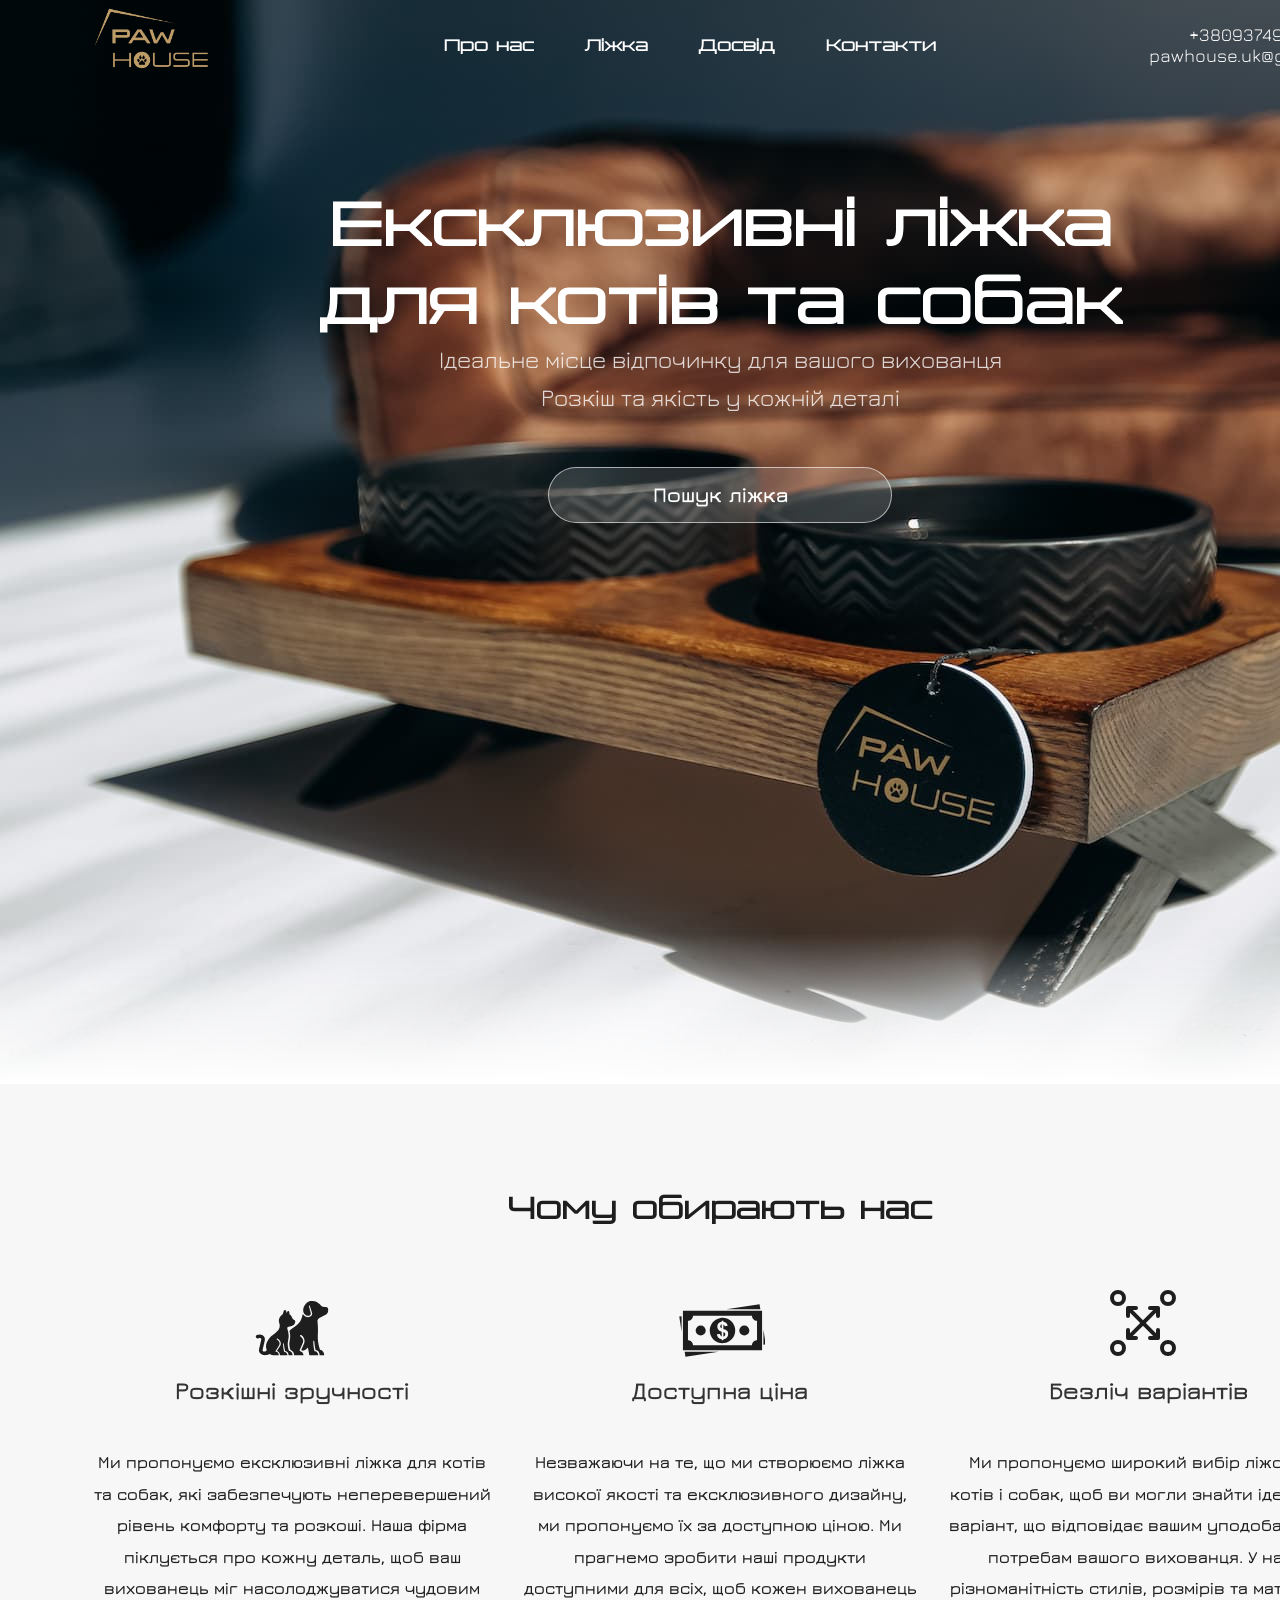
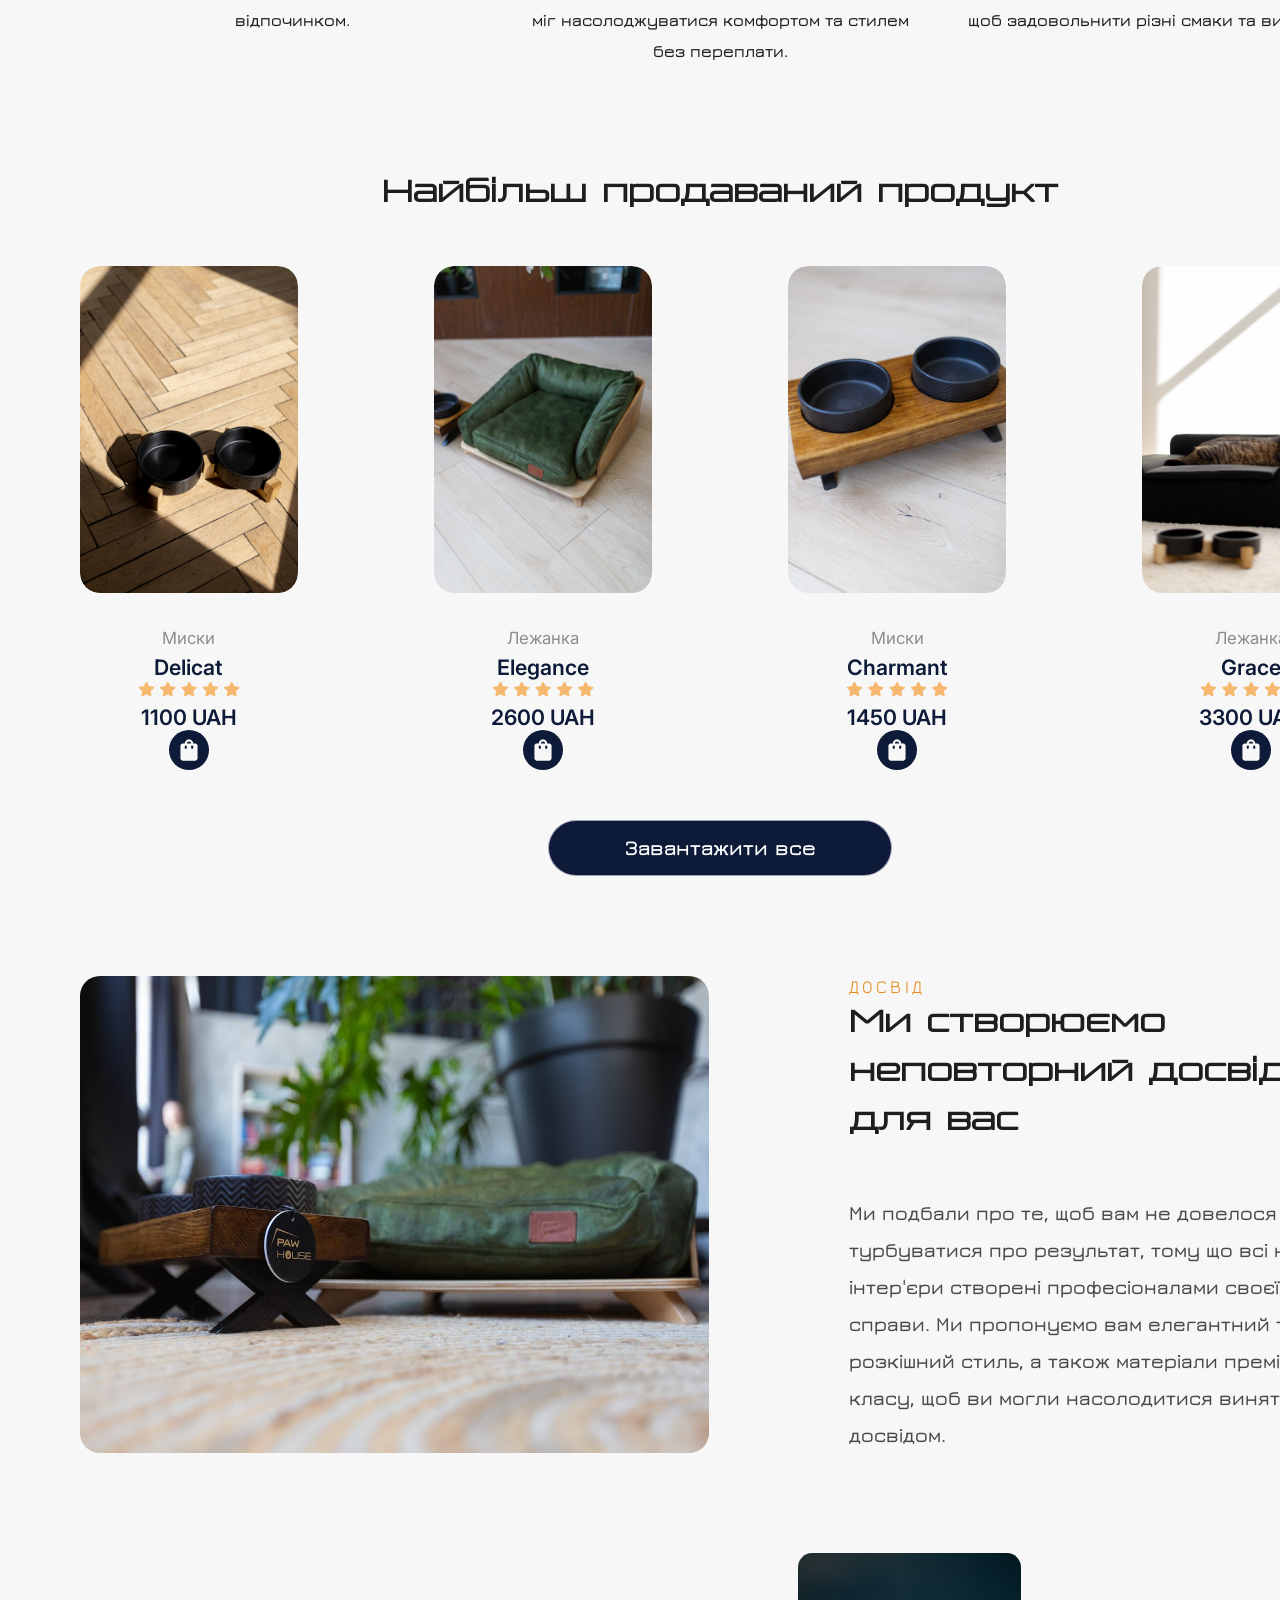
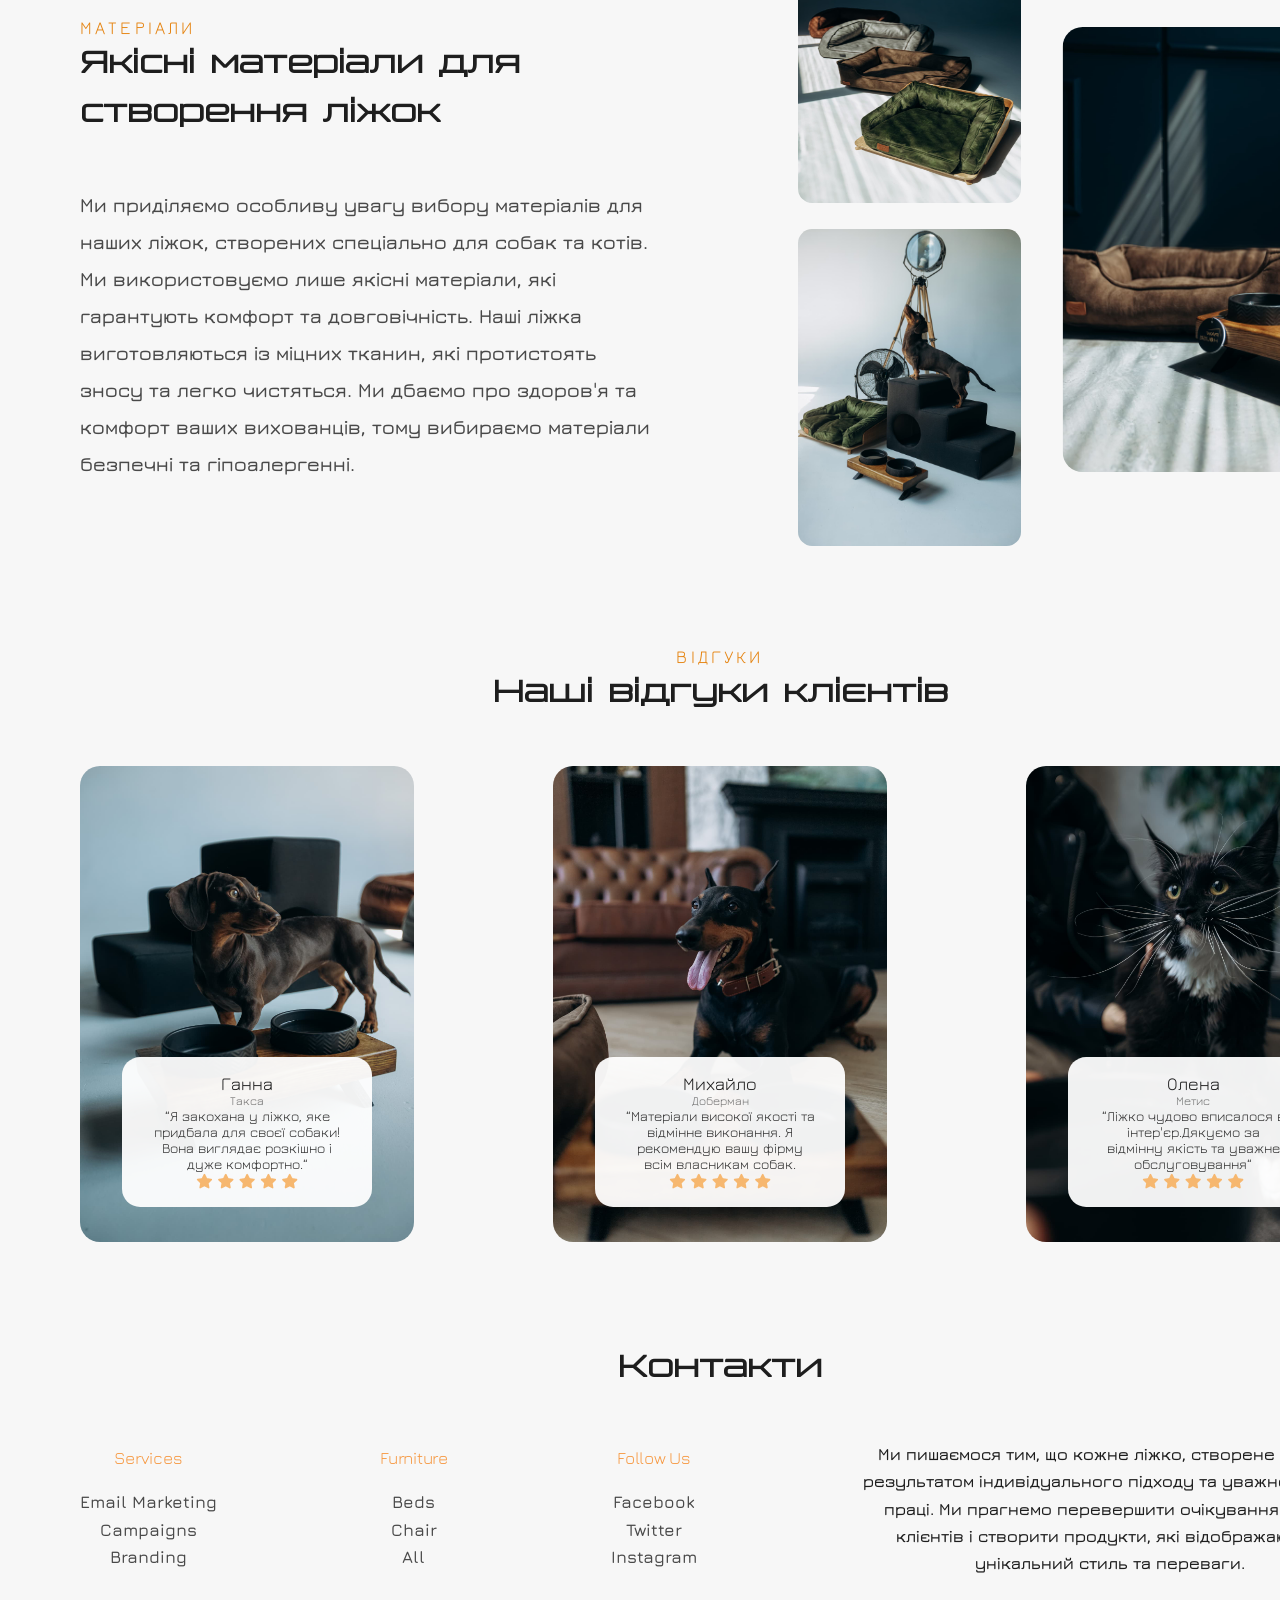
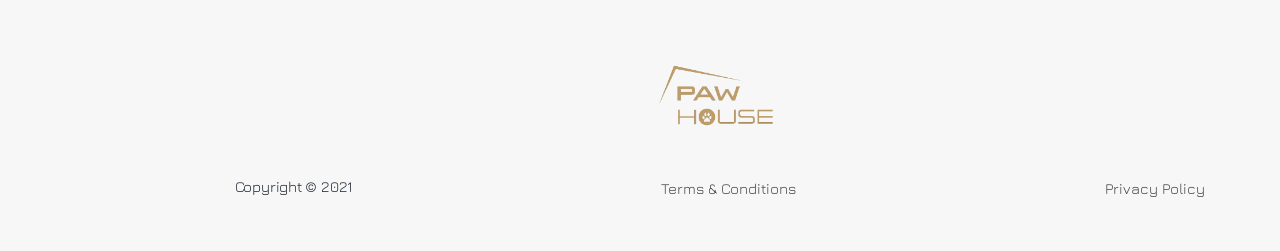
==== index.html @ 63bd2b29 "section margin fix" ====
<!DOCTYPE html>
<html lang="en">
  <head>
    <meta charset="UTF-8" />
    <meta http-equiv="X-UA-Compatible" content="IE=edge" />
    <meta name="viewport" content="width=device-width, initial-scale=1.0" />
    <title>Paw House</title>
    <link rel="stylesheet" href="https://cdnjs.cloudflare.com/ajax/libs/modern-normalize/2.0.0/modern-normalize.min.css" integrity="sha512-4xo8blKMVCiXpTaLzQSLSw3KFOVPWhm/TRtuPVc4WG6kUgjH6J03IBuG7JZPkcWMxJ5huwaBpOpnwYElP/m6wg==" crossorigin="anonymous" referrerpolicy="no-referrer" />
    
    
    <link rel="preconnect" href="https://fonts.googleapis.com">
<link rel="preconnect" href="https://fonts.gstatic.com" crossorigin>
<link rel="preconnect" href="https://fonts.googleapis.com">
<link rel="preconnect" href="https://fonts.gstatic.com" crossorigin>
<link href="https://fonts.googleapis.com/css2?family=Inter:wght@400;600&family=Jura:wght@300;400;500;600;700&display=swap" rel="stylesheet">

<script src="https://cdn.jsdelivr.net/npm/@fancyapps/ui@5.0/dist/fancybox/fancybox.umd.js"></script>
<link
  rel="stylesheet"
  href="https://cdn.jsdelivr.net/npm/@fancyapps/ui@5.0/dist/fancybox/fancybox.css"
/>

<link rel="icon" href="./img/favicon.png">
    <link rel="stylesheet" href="./style.css" />
  </head>
  <body>
    <header class="header-box">
      <div class="container main-nav">
        <img src="./img/logo.PNG" class="logo-img" alt="">
        <nav class="second-nav">
          
          <ul class="site-nav">
            <li class="item">
              <a href="#us" class="nav-list">Про нас</a>
            </li>
            <li class="item">
              <a href="#shop" class="nav-list">Ліжка</a>
            </li>
            <li class="item">
              <a href="#about" class="nav-list">Досвід</a>
            </li>
            <li class="item">
              <a href="#contacts" class="nav-list">Контакти</a>
            </li>
          </ul>
        </nav>
        <ul class="auth-nav">
          <li class="item column">
            <a href="tel:+380937493132" class="contact">
              +380937493132
            </a>
            <a href="mailto:pawhouse.uk@gmail.com " class="contact">
              pawhouse.uk@gmail.com
            </a>
          </li>
        </ul>
      </div>
    </header>
    <main>
      <section class="hero-bg">
        <div class="container">
          <h1 class="title-hero">Ексклюзивні ліжка </br>для котів та собак</h1>
          <p class="desc">Ідеальне місце відпочинку для вашого вихованця <br />Розкіш та якість у кожній деталі
            </p>
          <a class="button-hero"  name="Замовити послугу" href="#shop">
            Пошук ліжка
          </a>
        </div>
      </section>
      <section class="choosing container" id="us">
        <h2 class="title">Чому обирають нас
        </h2>
        <div class=" flex">
          
          <ul class="flex ">
            <li class="item-choosing ">
              
                <svg class="pets"><path
                  d="M65.728,17.882c-0.786-0.02-1.552,0.057-2.26,0.209c-1.698,0.369-3.198,1.228-4.319,2.348  c-2.369,2.371-2.926,4.371-2.984,7.172c-0.042,2.182,1.317,4.041,3.136,4.875c0.979,0.428,2.375,0.385,3.317-0.077  c0.474-0.235,0.828-0.557,1.025-0.938c0.204-0.385,0.277-0.854,0.101-1.5l-1.751-6.526c-0.271-1.025,0.636-1.167,0.854-0.505  l2.198,6.688c0.245,0.911,0.156,1.771-0.203,2.464c-0.355,0.687-0.948,1.187-1.625,1.52c-1.35,0.667-3.057,0.724-4.459,0.109  c-1.162-0.505-2.265-1.396-2.984-2.599c-2.104,10.875-6.744,11.136-13.301,16.667c1.135,4.574,0.733,7.312,0.317,9.579  c-0.448,2.463-0.797,4.52,0.525,9.394c2.167,0.943,3.833,2.86,3.833,5.396l9.385,0.006c-0.176-1.995-1.552-3.911-3.259-4  c-0.49-0.031-0.792-0.635-0.568-1.145l3.052-6.938c0.589-1.333,0.548-2.595,0.109-3.75c-0.438-1.156-1.333-2.126-2.342-2.823  c-1.032-0.719-0.402-2.025,0.635-1.407c1.302,0.782,2.37,2.057,2.953,3.59c0.579,1.536,0.625,3.375-0.146,5.115l-2.75,6.238  c0.505,0.152,0.98,0.412,1.417,0.751c2.557-0.775,4.167-1.891,5.244-3.36l1.469,7.73h8.948c-0.188-1.979-1.546-3.844-3.224-3.844  c-0.313,0-0.589-0.25-0.661-0.604c-0.656-3.109-1.121-5.823-1.121-9.449c0-0.738,0.823-0.812,0.902-0.197  c0.4,3.151,0.578,5.938,1.484,8.964c2.479,0.042,3.838,2.566,3.984,5.129h4.552c0-2.801-1.854-5.088-4.213-5.296  c-3.896-14.094-0.984-13.636-2.516-28.343c-0.167-1.604,0.548-3.016,2.324-3.875l4.828-2.338c3.171-1.376,3.411-3.365,3.562-5.131  c0.176-2.052-0.838-3.099-2.338-3.099c-4.125,0-4.267-0.718-6-2.713C70.706,18.898,68.092,17.945,65.728,17.882z" />
              <path
                  d="M38.004,26.95c-0.516-0.036-1.042,0.308-1.286,1.109l-0.968,3.183c-3.057,1.765-4.579,5.369-3.548,8.588  c2.934,9.125-6.995,10.349-11.369,17.688c-1.833,3.077-2.442,6.051-1.151,9.421c-0.494,1.448-1.604,1.761-2.635,1.599  c-0.547-0.083-0.979-0.343-1.208-0.646c-0.229-0.301-0.375-0.65-0.188-1.432l2.141-9.063c0.542-2.286-0.808-4.401-2.489-5.286  c-0.839-0.443-1.776-0.697-2.724-0.714c-0.948-0.016-1.907,0.214-2.792,0.724c-2.15,1.183-0.298,4.385,1.797,3.121  c0.452-0.261,1.426-0.266,2.046,0.057c0.62,0.328,0.833,0.51,0.656,1.27l-2.146,9.057c-0.391,1.662-0.043,3.302,0.837,4.454  c0.876,1.145,2.172,1.801,3.505,2.014c1.505,0.235,4.152-0.145,6.338-1.124c1.141,0.795,2.442,1.192,3.828,1.192h5.245  c-0.15-1.645-1.349-3.219-2.833-3.292c-0.427-0.025-0.688-0.525-0.495-0.946l3.609-5.715c0.646-1.025,0.474-2.14,0.094-3.088  c-0.38-0.953-1.129-1.803-2.036-2.328c-1.13-0.656-0.281-1.775,0.547-1.156c1.041,0.781,2.063,1.692,2.567,2.957  c0.506,1.262,0.74,2.882-0.125,4.21l-3.344,5.14c1.688,0.484,3.052,2.229,3.193,4.219h7.391c-0.161-1.629-1.344-3.167-2.808-3.167  c-0.27,0-0.51-0.203-0.571-0.5c-0.568-2.563-0.975-4.796-0.975-7.781c0-0.734,0.713-0.771,0.786-0.162  c0.312,2.599,0.5,4.891,1.292,7.385c2.155,0.032,3.333,2.115,3.462,4.224h3.964c0-2.307-1.62-4.192-3.667-4.364  c-3.254-11.256,1.979-10.318-1.479-21.428c-0.355-1.369-0.407-2.432,1.172-2.662c3.395-0.505,5.76-1.295,6.468-4.036  c0.417-1.677-0.052-2.24-1.167-2.817c-0.781-0.402-1.292-1.355-1.724-1.896c-0.104-0.208-0.208-0.427-0.301-0.672  c-0.6-1.541-1.308-2.281-2.365-2.677l-0.255-2.369c-0.155-1.484-1.641-1.656-2.224-0.156l-0.401,1.052l-0.479-1.986  C39.014,27.414,38.521,26.991,38.004,26.95z" /></svg>
              
              <!-- <img src="./img/pets.svg" class="icon-pet" alt=""> -->
              <h3 class="adds">Розкішні зручності</h3>
              <p class ="desc-choosing">
                Ми пропонуємо ексклюзивні ліжка для котів та собак, які забезпечують неперевершений рівень комфорту та розкоші. Наша фірма піклується про кожну деталь, щоб ваш вихованець міг насолоджуватися чудовим відпочинком.
              </p>
              <!-- <p class="info-choosing">More Info</p> -->
            </li>
            <li class="item-choosing">
              <svg class="pets">
                <path
            d="M7.938,67.281h79.125V27.719H7.938V67.281z M12.976,37.795c2.782,0,5.038-2.255,5.038-5.038h58.973   c0,2.783,2.256,5.038,5.038,5.038v19.41c-2.782,0-5.038,2.256-5.038,5.038H18.014c0-2.782-2.256-5.038-5.038-5.038V37.795z" />
        <polygon points="84.555,21.258 51.344,26.365 85.34,26.365  " />
        <polygon points="6.584,48.625 6.584,33.247 4.273,33.603  " />
        <polygon points="10.446,73.742 43.656,68.635 9.66,68.635  " />
        <polygon points="88.416,46.375 88.416,61.751 90.727,61.397  " />
        <circle cx="25.688" cy="47.501" r="5.038" />
        <circle cx="69.312" cy="47.501" r="5.038" />
        <path
            d="M46.69,41.357c-0.455,0.155-0.818,0.418-1.088,0.788c-0.271,0.368-0.405,0.777-0.405,1.225c0,0.409,0.123,0.79,0.371,1.139   c0.245,0.353,0.619,0.635,1.122,0.85V41.357z" />
        <path
            d="M50.321,51.353c0-0.517-0.152-0.962-0.456-1.336c-0.306-0.374-0.805-0.661-1.499-0.862v4.511   c0.58-0.108,1.05-0.375,1.411-0.804C50.142,52.433,50.321,51.931,50.321,51.353z" />
        <path
            d="M49.438,60.1c6.959-1.07,11.732-7.578,10.662-14.538c-1.07-6.96-7.578-11.731-14.537-10.662S33.83,42.477,34.9,49.437   S42.479,61.169,49.438,60.1z M43.363,46.697c-0.705-0.876-1.058-1.938-1.058-3.188c0-1.264,0.399-2.327,1.197-3.187   c0.799-0.86,1.86-1.355,3.188-1.486v-1.146h1.676v1.146c1.228,0.146,2.202,0.565,2.929,1.255c0.723,0.689,1.186,1.613,1.386,2.77   l-2.925,0.382c-0.179-0.91-0.641-1.526-1.39-1.851v4.523c1.852,0.501,3.111,1.151,3.783,1.948c0.672,0.798,1.007,1.822,1.007,3.07   c0,1.396-0.423,2.572-1.268,3.529c-0.845,0.956-2.019,1.542-3.522,1.758v1.085H46.69V56.28c-1.335-0.162-2.418-0.66-3.251-1.492   c-0.832-0.833-1.364-2.009-1.596-3.529l3.02-0.325c0.122,0.619,0.354,1.151,0.692,1.597c0.339,0.448,0.719,0.771,1.135,0.972   v-4.846C45.178,48.226,44.069,47.571,43.363,46.697z" />
              </svg>
              <!-- <img src="./img/money.svg" class="icon-pet" alt=""> -->
              <h3 class="adds">Доступна ціна</h3>
              <p class ="desc-choosing">
                Незважаючи на те, що ми створюємо ліжка високої якості та ексклюзивного дизайну, ми пропонуємо їх за доступною ціною. Ми прагнемо зробити наші продукти доступними для всіх, щоб кожен вихованець міг насолоджуватися комфортом та стилем без переплати.
              </p>
              <!-- <p class="info-choosing">More Info</p> -->
            </li>
            <li class="item-choosing">
              <svg class="pets">
                <path d="M15,7a8,8,0,1,0,8,8A8,8,0,0,0,15,7Zm0,12a4,4,0,1,1,4-4A4,4,0,0,1,15,19Z"/><path d="M23,65a8,8,0,1,0-8,8A8,8,0,0,0,23,65Zm-8,4a4,4,0,1,1,4-4A4,4,0,0,1,15,69Z"/><path d="M73,65a8,8,0,1,0-8,8A8,8,0,0,0,73,65ZM61,65a4,4,0,1,1,4,4A4,4,0,0,1,61,65Z"/><path d="M65,7a8,8,0,1,0,8,8A8,8,0,0,0,65,7Zm0,12a4,4,0,1,1,4-4A4,4,0,0,1,65,19Z"/><path d="M35,25a2,2,0,0,0-2-2H25a2,2,0,0,0-2,2v8a2,2,0,0,0,4,0V29.83L37.17,40,27,50.17V47a2,2,0,0,0-4,0v8a2,2,0,0,0,2,2h8a2,2,0,0,0,0-4H29.83L40,42.83,50.17,53H47a2,2,0,0,0,0,4h8a2,2,0,0,0,2-2V47a2,2,0,0,0-4,0v3.17L42.83,40,53,29.83V33a2,2,0,0,0,4,0V25a2,2,0,0,0-2-2H47a2,2,0,0,0,0,4h3.17L40,37.17,29.83,27H33A2,2,0,0,0,35,25Z"/>
              </svg>
              <!-- <img src="./img/variates.svg" class="icon-pet" alt=""> -->
              <h3 class="adds">Безліч варіантів</h3>
              <p class ="desc-choosing">
                Ми пропонуємо широкий вибір ліжок для котів і собак, щоб ви могли знайти ідеальний варіант, що відповідає вашим уподобанням та потребам вашого вихованця. У нас є різноманітність стилів, розмірів та матеріалів, щоб задовольнити різні смаки та вимоги.
              </p>
              <!-- <p class="info-choosing">More Info</p> -->
            </li>
          </ul>
        </div>
      </section>
      <section id="shop" class="choosing">
        <div class="container">
          <h2 class="title cntr">Найбільш продаваний продукт</h2>
          <ul class="product-container">
            <li class="item-product">
                <div class="image-container">
                  <a class="item-link" data-fancybox="gallery" href="./img/del1/del2.jpg">
                  <img src="./img/del1/del2.jpg" alt="" class="item-img" />
                  <div>
                    <ul class="item-description">
                      <li class="desc-container">
                        <p>Колір: <span class="desc-type">Чорний</span></p>
                      </li>
                      <li class="desc-container">
                        <p>Розмір: <span class="desc-type">150х240</span></p>
                      </li>
                      <li class="desc-container">
                        <p>Матеріал: <span class="desc-type">Кераміка</span></p>
                      </li>
                    </ul>
                  </div>
                </a>
                </div>
                <div style="display: none;">
                  <a href="./img/del1/del1.jpg" data-fancybox="gallery"></a>
                  <a href="./img/del1/del3.jpg" data-fancybox="gallery"></a>
                  <a href="./img/del1/del4.jpg" data-fancybox="gallery"></a>
                  <a href="./img/del1/del5.jpg" data-fancybox="gallery"></a>
                  
                </div>
                <p class="item-type">Миски</p>
                <p class="item-name">Dеlicat</p>
                <img src="./img/stars.png" alt=""  class="img-stars"/>
                <p class="price">1100 UAH</p>
                <button class="btn-order" > <!-- Добавляем id для кнопки -->
                  <svg class="icon-order">
                    <use xlink:href="./img/symbol-defs.svg#icon-shopping_bag"></use>
                  </svg>
                </button>
              </li>
            <li class="item-product">
              <div class="image-container">
              <a class="item-link" data-fancybox="gallery1" href="./img/ele1/ele4.jpg">
              <img src="./img/ele1/ele4.jpg" alt="" class="item-img"/>
              <div>
                <ul class="item-description">
                  <li class="desc-container">
                    <p>Колір: <span class="desc-type">Смарагдово-зелений</span></p>
                  </li>
                  <li class="desc-container">
                    <p>Розмір: <span class="desc-type">100х70</span></p>
                  </li>
                  <li class="desc-container">
                    <p>Матеріал: <span class="desc-type">Велюр</span></p>
                  </li>
                </ul>
              </div>
            </a>
          </div>
          <div style="display: none;">
            <a href="./img/ele1/ele2.jpg" data-fancybox="gallery1"></a>
            <a href="./img/ele1/ele3.jpg" data-fancybox="gallery1"></a>
            <a href="./img/ele1/ele1.jpg" data-fancybox="gallery1"></a>
            <a href="./img/ele1/ele5.jpg" data-fancybox="gallery1"></a>
            <a href="./img/ele1/ele6.jpg" data-fancybox="gallery1"></a>
            
            
          </div>
              <p class="item-type">Лежанка</p>
              <p class="item-name">Elegance</p>
              <img src="./img/stars.png" alt="" class="img-stars"/>
              <p class="price">2600 UAH</p>
              <button class="btn-order" > <!-- Добавляем id для кнопки -->
                <svg class="icon-order">
                  <use xlink:href="./img/symbol-defs.svg#icon-shopping_bag"></use>
                </svg>
              </button>
            </li>
            <li class="item-product">
              <div class="image-container">
              <a class="item-link" data-fancybox="gallery2" href="./img/char/cha5.jpg">
              <img src="./img/char/cha5.jpg" alt="" class="item-img"/>
              <div>
                <ul class="item-description">
                  <li class="desc-container">
                    <p>Колір: <span class="desc-type">Чорний</span></p>
                  </li>
                  <li class="desc-container">
                    <p>Розмір: <span class="desc-type">150х240</span></p>
                  </li>
                  <li class="desc-container">
                    <p>Матеріал: <span class="desc-type">Кераміка</span></p>
                  </li>
                </ul>
              </div>
            </a>
          </div>
          <div style="display: none;">
            <a href="./img/char/cha2.jpg" data-fancybox="gallery2"></a>
            <a href="./img/char/cha3.jpg" data-fancybox="gallery2"></a>
            <a href="./img/char/cha4.jpg" data-fancybox="gallery2"></a>
            <a href="./img/char/cha1.jpg" data-fancybox="gallery2"></a>
            <a href="./img/char/cha6.jpg" data-fancybox="gallery2"></a>
            
          </div>
              <p class="item-type">Миски</p>
              <p class="item-name">Charmant</p>
              <img src="./img/stars.png" alt="" class="img-stars"/>
              <p class="price">1450 UAH</p>
              
              <button class="btn-order" > <!-- Добавляем id для кнопки -->
                <svg class="icon-order">
                  <use xlink:href="./img/symbol-defs.svg#icon-shopping_bag"></use>
                </svg>
              </button>
            </li>
            <li class="item-product">
              <div class="image-container">
              <a class="item-link" data-fancybox="gallery3" href="./img/gra1/gra1.jpg">
              <img src="./img/gra1/gra1.jpg" alt="" class="item-img"/>
              <div>
                <ul class="item-description">
                  <li class="desc-container">
                    <p>Колір: <span class="desc-type">Чорний</span></p>
                  </li>
                  <li class="desc-container">
                    <p>Розмір: <span class="desc-type">190х60</span></p>
                  </li>
                  <li class="desc-container">
                    <p>Матеріал: <span class="desc-type">Велюр</span></p>
                  </li>
                </ul>
              </div>
            </a>
          </div>
          <div style="display: none;">
            <a href="./img/gra1/gra2.jpg" data-fancybox="gallery3"></a>
            <a href="./img/gra1/gra3.jpg" data-fancybox="gallery3"></a>
            <a href="./img/gra1/gra4.jpg" data-fancybox="gallery3"></a>
            
            
          </div>
              <p class="item-type">Лежанка</p>
              <p class="item-name">Grace</p>
              <img src="./img/stars.png" alt="" class="img-stars"/>
              
              <p class="price">3300 UAH</p>
              <button class="btn-order" > <!-- Добавляем id для кнопки -->
                <svg class="icon-order">
                  <use xlink:href="./img/symbol-defs.svg#icon-shopping_bag"></use>
                </svg>
              </button>
            
            </li>
          </ul>
          <button id="loadButton" class="button-hero clr">Завантажити все</button>
        </div>
      </section>
      <section class="exp-section" id="about">
        <div class="container">
        <div class="flex ">

          
          <img src="./img/RH184.jpg" alt="" class="exp-img"/>
          <div class="exp-box">
          <p class="experience-text">Досвід</p>
          <h2 class="title pos">Ми створюємо неповторний досвід для вас</h2>
          <p class="exp-text">
            Ми подбали про те, щоб вам не довелося турбуватися про результат, тому що всі наші інтер'єри створені професіоналами своєї справи. Ми пропонуємо вам елегантний та розкішний стиль, а також матеріали преміум-класу, щоб ви могли насолодитися винятковим досвідом.
          </p>
          <!-- <p class="info-choosing">More Info</p> -->
        </div>
        </div>
        </div>
      </section>
      <section class="exp-section">
        <div class="container flex">
            <div class="mat-text">
          <p class="mat-title">матеріали</p>
          <h2 class="title pos">Якісні матеріали для створення ліжок</h2>
          <p class="exp-text">
            Ми приділяємо особливу увагу вибору матеріалів для наших ліжок, створених спеціально для собак та котів. Ми використовуємо лише якісні матеріали, які гарантують комфорт та довговічність. Наші ліжка виготовляються із міцних тканин, які протистоять зносу та легко чистяться. Ми дбаємо про здоров'я та комфорт ваших вихованців, тому вибираємо матеріали безпечні та гіпоалергенні.
          </p>
          <!-- <p class="info-choosing">More Info</p> -->
        </div>
          <div class="photo-flex">
            <img src="./img/mat1.jpg" alt="" class="little-main"/>
            <img src="./img/mat2.jpg" alt="" class="small-main"/>
        </div>
            <img src="./img/mat3.jpg" alt="" class="main" />
        
        </div>
      </section>
      <section class="exp-section">
      <div class="container">
        
        <p class="mat-title center">відгуки</p>
        <h2 class="title center">Наші відгуки клієнтів</h2>
        
        <ul class="client-container">
          <li class="client-list ">
            <img src="./img/client1.jpg" class="client-img" alt="" />
            
            <div class="text-cont">
            <p class="client-name">Ганна</p>
            <p class="client-job">Такса</p>
            <p class="client-desc">“Я закохана у ліжко, яке придбала для своєї собаки! Вона виглядає розкішно і дуже комфортно.“</p>
            <img src="./img/stars.png" alt="" class="img-stars space"/>
            </div>
          </li>
          <li class="client-list">
            <img src="./img/client2.jpg"  class="client-img" alt="" />
            <div class="text-cont">
            <p class="client-name">Михайло</p>
            <p class="client-job">Доберман</p>
            <p class="client-desc">“Матеріали високої якості та відмінне виконання. Я рекомендую вашу фірму всім власникам собак.</p>
            <img src="./img/stars.png" alt="" class="img-stars space"/>
        </div>
          </li>
          <li class="client-list">
            <img src="./img/client3.jpg"  class="client-img" alt="" />
            <div class="text-cont">
            <p class="client-name">Олена</p>
            <p class="client-job">Метис</p>
            <p class="client-desc">“Ліжко чудово вписалося в інтер'єр.Дякуємо за відмінну якість та уважне обслуговування“</p>
            <img src="./img/stars.png" alt="" class="img-stars space"/>
        </div>
          </li>
        </ul>
      </div>
      </section>
      <footer id="contacts">
        
        <div class="container">
          <h2 class="title center">Контакти</h2>
            <div class="footer-box">
              
              
                
            
            <ul class="footer-list">
                <li> <p class="footer-title">Services</p>
                </li>
                <li><a href="" class="footer-link">Email Marketing</a></li>
                <li><a href="" class="footer-link">Campaigns</a></li>
                <li><a href="" class="footer-link">Branding</a></li>
            </ul>
            <ul class="footer-list">
                <li><p class="footer-title">Furniture</p></li>
                <li><a href="" class="footer-link">Beds</a></li>
                <li><a href="" class="footer-link">Chair</a></li>
                <li><a href="" class="footer-link">All</a></li>
            </ul>
            <ul class="footer-list">
                <li><p class="footer-title">Follow Us</p></li>
                <li><a href="" class="footer-link">Facebook</a></li>
                <li><a href="" class="footer-link">Twitter</a></li>
                <li><a href="" class="footer-link">Instagram</a></li>
            </ul>
            <p class="footer-desc">Ми пишаємося тим, що кожне ліжко, створене нами, є результатом індивідуального підходу та уважної ручної праці. Ми прагнемо перевершити очікування наших клієнтів і створити продукти, які відображають їх унікальний стиль та переваги.</p>
        </div>
        <div class="footer-logo">
          <img src="./img/logo.PNG" class="logo-img" alt="">
    
    </div>
        
        
        <div class="footer-space">
            <p class="copyright">Copyright © 2021</p>
            <p class="terms">Terms & Conditions</p>
            <p class="terms">Privacy Policy</p>
        </div>
        </div>
      </footer>
    </main>
    <!-- Модальное окно -->
    <div id="order-modal" class="modal">
      <div class="modal-content">
        
        <h2>Оформление заказа</h2>
        <form class="form"  id="myForm" action="https://docs.google.com/forms/d/e/1FAIpQLSeArDbTL-4ZY65duxPVvtHsEwGxhiEvah4Qpygy7HdHp9atzw/formResponse">
          
          <label>Name</label>
          <input name="entry.962224450" type="text" />

          <label>Email</label>
          <input name="entry.1832700997" type="email" required />
          <label>Comment</label>
          <input name="entry.1566023813" type="comment"/>

          <input type="submit" value="Відправити" />
          <span class="close">Закрити</span>

    </form>
      </div>
    </div>
    <div id="order-modal2" class="modal2">
      <div class="modal-content2">
        <h2>Дякуємо за замовлення</h2>
      </div>
    </div>
    
    <script src="script.js"></script>
    <script>Fancybox.bind("[data-fancybox]", {
      // Your custom options
    });</script>

  </body>
</html>
---- style.css ----
/* @font-face {
  font-family: 'Gilroy-Bold';
  font-style: normal;
  font-weight: normal;
  src: local('Gilroy-Bold'), url('Gilroy-Bold.woff') format('woff');
}

@font-face {
  font-family: 'Gilroy-Heavy';
  font-style: normal;
  font-weight: normal;
  src: local('Gilroy-Heavy'), url('Gilroy-Heavy.woff') format('woff');
}

@font-face {
  font-family: 'Gilroy-Light';
  font-style: normal;
  font-weight: normal;
  src: local('Gilroy-Light'), url('Gilroy-Light.woff') format('woff');
}

@font-face {
  font-family: 'Gilroy-Medium';
  font-style: normal;
  font-weight: normal;
  src: local('Gilroy-Medium'), url('Gilroy-Medium.woff') format('woff');
}

@font-face {
  font-family: 'Gilroy-Regular';
  font-style: normal;
  font-weight: normal;
  src: local('Gilroy-Regular'), url('Gilroy-Regular.woff') format('woff');
} */

@font-face {
  font-family: 'Bork';
  src: url('./bork.ttf') format('truetype');
}

html {
  scroll-behavior: smooth;
}
body {
    padding: 0;
    margin: 0;
  background-color: #F7F7F7;
  
  font-family: 'Jura', sans-serif;
  
}
ul {
  list-style: none;
  margin: 0;
  padding: 0;
}

a {
  text-decoration: none;
}

p {
  padding: 0;
  margin: 0;
}

h1,
h2,
h3,
h4,
h5 {
  padding: 0;
  margin: 0;
}

img {
  display: block;
  width: 100%;
  height: auto;
}

.container {
  width: 1280px;
  padding: 0 80px;
  margin: 0 auto;
  box-sizing:content-box;
  
}
.header-box{
    position: absolute;
    z-index: 1;
    /* Добавьте это свойство */
  width: 100%;
  
    
}
/* .logo {
  font-family: 'Gilroy-Bold';
  font-size: 28px;
  line-height: 33px;
  letter-spacing: 0.01em;
  text-transform: capitalize;

  color: #ffffff;
} */
.logo-img{
  width: 150px;
  
}
.main-nav {
    display: -webkit-box;
    display: -ms-flexbox;
    display: flex;
    -webkit-box-align: center;
        -ms-flex-align: center;
            align-items: center;
    -webkit-box-pack: justify;
        -ms-flex-pack: justify;
            justify-content: space-between;
            margin-top: -30px;
            
            
            
  }
  .second-nav {
    display: -webkit-box;
    display: -ms-flexbox;
    display: flex;
    -webkit-box-align: center;
        -ms-flex-align: center;
            align-items: center;
    text-align: center;
            
  }
  .nav-list {
    display: -webkit-box;
    display: -ms-flexbox;
    font-family: "Bork";
    font-weight: 800;
    
    
    
    background-image: linear-gradient(
      to right,
      #E58411,
      #54b3d6 50%,
      #fff 50%
    );
    background-size: 200% 100%;
    background-position: -100%;
    display: inline-block;
    padding: 5px 0;
    position: relative;
    -webkit-background-clip: text;
    -webkit-text-fill-color: transparent;
    transition: all 0.3s ease-in-out;
  
  }

  
  
  
  
  .nav-list::before{
    content: '';
    
  background: #E58411;
  display: block;
  position: absolute;
  bottom: -3px;
  left: 0;
  width: 0;
  height: 3px;
  transition: all 0.3s ease-in-out;
  }
  .nav-list:hover {
    background-position: 0;
   }
   .nav-list:hover::before{
    width: 100%;
  }
  



.site-nav{
display:flex;
}


  .site-nav .item {
    margin-right: 50px;
  }
  
  .site-nav .item:last-child {
    margin-right: 0;
  }
  .nav-list {
    
font-size: 16px;
line-height: 21px;

color:#ffffff;
  }
  .item {
    position: relative;
  }
  
  .auth-nav {
    display: -webkit-box;
    display: -ms-flexbox;
    display: flex;
    
  }
  
  .auth-nav .item {
    margin-right: 50px;
  }
  
  .auth-nav .item:last-child {
    margin-right: 0;
  }
  
  
  .contact {
    
font-size: 18px;
line-height: 21px;



color:#ffffff;
  }
  
  .contact:hover,
  .contact:focus {
    color: #E58411;
  }
.title-hero{
font-family: 'Bork', sans-serif;
font-size: 60px;
line-height: 130%;
margin-top: 92px;

/* or 104px */

text-align: center;
letter-spacing: -0.01em;


color: #ffffff;


}

.hero-bg {
  
  width: 1440px;
  height: 1084px;
  
  margin: auto;
  background-position: center;
  text-align: center;
  padding-top: 92px;
  position: relative;
  z-index: 0;
  
  background-size: cover;
  

  background: linear-gradient(180deg, rgba(255, 255, 255, 0) 86.13%, #ffffff 100%),
    url(./img/hr1.jpg);
    background-repeat: no-repeat;
}
.desc{
    margin-bottom: 50px;
font-size: 24px;
line-height: 160%;
/* or 38px */

text-align: center;

color: #FFFFFF;

opacity: 0.8;
}
.button-hero {
  box-sizing: border-box;
  align-items: center;
  display: flex;
  justify-content: center;
  width: 344px;
  height: 56px;
  margin: 0 auto;
  
  font-weight: 800;
  background: rgba(255, 255, 255, 0.15);
  border: 0.861538px solid rgba(255, 255, 255, 0.6);
  border-radius: 42px;
  font-size: 21px;
  line-height: 150%;
  color: #FFFFFF;
  opacity: 1;
  box-shadow: inset 0 0 0 0 #E58411;
  
  transition: color .3s ease-in-out, box-shadow .3s ease-in-out;
  
}


  .button-hero:hover,.button-hero:focus{
    
  box-shadow: inset 344px 0 0 0 #E58411;
  }
  
  .clr{
    background:#0D1B39;
    
    color:#FFFFFF;
  }
  .clr:hover{
    color:#FFFFFF;
    box-shadow: inset 344px 0 0 0 #E58411;
    
  }
  .flex{
    display: flex;
    box-sizing:content-box;
    justify-content: center;
    
  }
.title{
  font-family: 'Bork', sans-serif;
 
font-size: 30px;
line-height: 49px;
margin-bottom: 50px;
text-align: center;

color: #1E1E1E;
}
.pos{
  text-align: start;
}
.adds{
 
height: 30px;
left: 764px;
top: 1204px;


font-size: 24px;
line-height: 28px;

color: #1E1E1E;

opacity: 0.9;
}
.choosing{
  margin-top: 100px;
  
}
.desc-choosing{



/* width: 284px; */

left: 372px;
top: 41px;

font-weight: 600;
font-size: 17px;
line-height: 185%;
/* or 30px */


color: #1E1E1E;

opacity: 1;
margin-top: 41px;
}
.item-choosing{
    margin-right: 28px;
    flex-direction: column;
    text-align: center;
    width: 400px;
}
.item-choosing:last-child{
  margin-right: 0;
}


.info-choosing{
 
width: 60px;
height: 26px;
left: 372px;
top: 145px;


font-size: 14px;
line-height: 185%;
/* identical to box height, or 26px */
margin-top: 14px;

color: #E58411;
-webkit-transition: color 250ms cubic-bezier(0.4, 0, 0.2, 1);
    transition: color 250ms cubic-bezier(0.4, 0, 0.2, 1);
}

.info-choosing:hover,.info-choosing:focus{
  color:#1E1E1E;
}
.center{
    text-align: center;
    
    margin-right: 0px;
}
.cntr{
  text-align: center;
   
    margin-right: 0px;
    
    
}
.item-product{
  
  




margin-right: 42px;

display: flex;
flex-direction: column;
align-items: center;
text-align: center;


}
.item-product:last-child{
    margin-right: 0;
}
.product-container{
    display: flex;
    justify-content:space-between;
    margin-bottom: 50px;
    
}
.item-img{
    width: 217.9px;
    border-radius:20px;
  
    
}
.item-link{
  -webkit-transition: all 0.5s ease;
  -webkit-transition: all 0.35s ease;
  transition: all 0.35s ease;
border-radius:20px;
overflow: hidden;
position: relative;
}
.item-link:hover{
  -webkit-transform: scale(1.05);
  -moz-transform: scale(1.05);
  -o-transform: scale(1.05);
  transform: scale(1.05);
  -webkit-transition: all 0.5s ease;
  -moz-transition: all 0.5s ease;
  transition: all 0.5s ease;
 
}
 
.image-container {
    display: flex;
    justify-content: center;
  }
  .item-type{
    font-family: 'Inter';
font-style: normal;
font-weight: 400;
font-size: 16.7554px;
line-height: 20px;
margin-top: 35px;

color: #8D8D8D;
  }
  .item-name{
    font-family: 'Inter';
font-style: normal;
font-weight: 600;
font-size: 21.3251px;
line-height: 26px;
/* identical to box height */

text-transform: capitalize;
margin-top: 6px;

color: #0D1B39;
  }
  .img-stars{
    width: 103.58px;


  }
  .price{
    font-family: 'Inter';
font-style: normal;
font-weight: 600;
font-size: 21.3251px;
line-height: 26px;
/* identical to box height */
margin-top: 5px;

color: #0D1B39;

}

  .icon-order{
    background: #0D1B39;
border-radius: 25px;
display: flex;
flex-direction: row;
align-items: flex-start;
padding: 7.1858px;
gap: 15.23px;
width: 40px;
height:40px;
fill: #F7F7F7;


transition: background .3s ease-in-out, fill .3s ease-in-out;
  }

  .icon-order:hover,.icon-order:focus{
    
    background:#F6973F;
    fill:#1E1E1E;
  }
.icon-pet{
  width: 60px;
  margin: 0 auto;
  
}
  .prod-btn {
    box-sizing: border-box;
    display: flex;
    align-items: center;
    justify-content: center;
    padding: 12px 8px;
    gap: 10px;
    width: 250px;
    height: 56px;
    text-align: center;
    margin: 0 auto;

    background:#0D1B39;
    
    border: 0.1px solid #F6973F;
    
    /* Note: backdrop-filter has minimal browser support */
    
    border-radius: 42px;
    
    
    
    font-size: 18px;
    line-height: 150%;
    /* or 27px */
    
    
    
    color: #FFFFFF;
    
    opacity: 0.9;
    -webkit-transition: color 250ms cubic-bezier(0.4, 0, 0.2, 1);
        transition: color 250ms cubic-bezier(0.4, 0, 0.2, 1);
        transition: background 250ms cubic-bezier(0.4, 0, 0.2, 1);

  }
  .prod-btn:hover{
    background-color:#F6973F;
    color:#1E1E1E;
  }




  .exp-section{
    margin-top: 100px;
  }
  .exp-shadow{
    


margin-left: 30px;
margin-top: 30px;
z-index: 0;


background: url(interior-light-room-with-sofa-empty-dark-blue-wall-3d-rendering.jpg);
border-radius: 20px;

filter:blur(25px);
border-radius: 49px;
width: 555px;
height: 423px;
  }
  .exp-img{
    width: 629px;
    
border-radius: 20px ;


  }
.exp-box{
    
        margin-left: 140px;
        
      
}
.experience-text{

font-size: 18px;
line-height: 21px;
letter-spacing: 0.175em;
text-transform: uppercase;

color: #E58411;
}
.exp-text{
    
font-size: 20px;
line-height: 185%;
font-weight: 600;
/* or 33px */


color: #1E1E1E;

opacity: 0.8;
margin-top: 20px;
}

.mat-title{
    
font-size: 18px;
line-height: 21px;
letter-spacing: 0.175em;
text-transform: uppercase;

color: #E58411;
}
.exp-section .container.flex {
  display: flex;
  align-items: center;
}
.main{
    
    width: 629px;
    height: 445px;
    margin-left: 42px;
   
    transform: scaleX(-1);



border-radius: 20px;
transform: matrix(-1, 0, 0, 1, 0, 0);
}
.little-main{
    width: 223px;
height: 250px;
background: url(.jpg);
border-radius: 14.25px;
transform: matrix(-1, 0, 0, 1, 0, 0);
transform: scaleX(-1);
}
.small-main{
    
width: 223px;
height: 317.04px;
margin-top: 26px;


background: url(.jpg);
border-radius: 14.25px;
transform: matrix(-1, 0, 0, 1, 0, 0);
}
.photo-flex{
    margin-left: 140px;
}
.center{
    text-align: center;
    
}
.client-img{
    width: 334px;
height: 476px;
position: relative;
border-radius:20px;

    
}
.client-img2{
    width: 333px;
height: 476px;
}
.client-img3{
    width: 333px;
height: 476px;
}
.flexing {
    display: flex;
    
  }

.client-name{
    
font-size: 18px;
line-height: 21px;
text-align: center;
text-transform: capitalize;

color: #1E1E1E;

}
.client-job{
    
font-size: 12px;
line-height: 14px;
/* identical to box height */

text-align: center;

color: #1E1E1E;

opacity: 0.6;
}
.client-desc{
    
font-size: 14px;
line-height: 16px;
text-align: center;
margin:0 30px;

color: #1E1E1E;

opacity: 0.9;



}

.text-cont{
    position: absolute;
    display: flex;
    flex-direction: column;
    justify-content: center;
    margin-bottom: 35px;
    
    background: rgba(255, 255, 255, 0.94);
   
    
width: 250px;
height: 150px;
/* Note: backdrop-filter has minimal browser support */

border-radius: 18.1182px;




    
}
.client-list{
    display: flex;
    flex-direction: column;
    align-items: center;
    justify-content: flex-end;
    
    
    
}

.client-container{
    display: flex;
    justify-content:space-between;
    
}
.space{
  
  margin:0 auto;

 
}

.logo-black{
    
    font-size: 28px;
    line-height: 33px;
    letter-spacing: 0.01em;
    text-transform: capitalize;
    
    color: #1E1E1E;
    
    

}
footer{
    margin-top: 100px;
}
.footer-desc{
    
font-size: 17px;
line-height: 160%;
width: 500px;
text-align: center;
font-weight: 600;


/* or 24px */


color: #1E1E1E;

opacity: 1;
}
.footer-title{
    
font-style: normal;
font-weight: 400;
font-size: 17px;
line-height: 22px;
letter-spacing: -0.231818px;
margin-bottom: 20px;

color: #F6973F;
}
.footer-link{
   
font-size: 17px;
line-height: 160%;
font-weight: 600;
/* identical to box height, or 24px */


color: #1E1E1E;

opacity: 0.8;
}
.copyright{
    
    font-style: normal;
    font-weight: 400;
    font-size: 15px;
    line-height: 20px;
    /* identical to box height */
    
    letter-spacing: -0.204545px;
    
    color: #1E2833;
}
.terms{
    
font-size: 15px;
line-height: 160%;
/* identical to box height, or 24px */


color: #1E1E1E;

opacity: 0.8;
}
.footer-box{


text-align: center;
display: flex;
justify-content:space-between;
align-items:center;
}
.footer-logo{
    width: 293px;
    text-align: left;
    
    display: flex;
    flex-direction: column;
    align-items:center;
    margin: 0 auto;
    margin-top: 50px;
    
   
}
.footer-list{
    display: flex;
    flex-direction: column;
    align-items: left;
    justify-content: space-between;
}
.footer-link{
    flex-grow: 1;
    margin: 10px 0;
    -webkit-transition: color 250ms cubic-bezier(0.4, 0, 0.2, 1);
    transition: color 250ms cubic-bezier(0.4, 0, 0.2, 1);
}
.footer-link:hover,.footer-link:focus{
  color: #E58411;
}


.footer-space{
    margin-bottom: 50px;

    text-align: center;
display: flex;
justify-content: space-around;
}
.modal {
  display: none;
  position: fixed;
  z-index: 1;
  left: 0;
  top: 0;
  width: 100%;
  height: 100%;
  overflow: auto;
  background-color: rgba(0, 0, 0, 0.4);
}

.modal-content {
  background-color: #fefefe;
  margin: 15% auto;
  padding: 20px;
  border: 1px solid #888;
  width: 80%;
}
.btn-order {
  border: none; /* Убираем рамку */
  background: none; /* Убираем фон */
  padding: 0; 
  border-radius:25px;
  width: 40px;
  height: 40px;
  
}


.modal {
  display: none;
  position: fixed;
  top: 0;
  left: 0;
  width: 100%;
  height: 100%;
  background-color: rgba(0, 0, 0, 0.5);
  justify-content: center;
  align-items: center;
}

.modal-content {
  background-color: #fff;
  padding: 20px;
  border-radius: 5px;
  max-width: 400px;
  text-align: center;
}

.modal form {
  margin-top: 20px;
}

.modal label {
  display: block;
  margin-bottom: 10px;
  font-weight: bold;
}

.modal input[type="text"],
.modal input[type="email"],
.modal input[type="comment"] {
  width: 100%;
  padding: 15px;
  margin-bottom: 20px;
  border-radius: 5px;
  border: 1px solid #ccc;
}

.modal input[type="submit"] {
  background-color: #4caf50;
  color: #fff;
  padding: 10px 20px;
  border: none;
  border-radius: 5px;
  cursor: pointer;
}

/* Стили для открытия и закрытия модального окна */
.btn-order {
  cursor: pointer;
}

.close{
  margin-left: 50px;
  border-radius:2px;
  border:1px solid black;
  padding:8px 20px;
  cursor: pointer;
}
#order-modal2 {
  display: none; /* Скрываем модальное окно по умолчанию */
  position: fixed;
  z-index: 9999;
  top: 0;
  left: 0;
  width: 100%;
  height: 100%;
  background-color: rgba(0, 0, 0, 0.5); /* Полупрозрачный фон */
}

.modal-content2 {
  position: absolute;
  top: 50%;
  left: 50%;
  transform: translate(-50%, -50%);
  background-color: #fff;
  padding: 20px;
  border-radius: 5px;
  text-align: center;
}

.modal-content2 h2 {
  font-size: 24px;
  margin-bottom: 10px;
}


/*  */

/* .item-product {
  position: relative;
  overflow: hidden;
} */

.item-product:hover .item-description {
  transform: translateY(-100%);
  opacity: 0.9;
}

.item-description {
  position: absolute;
  top: 100%;
  left: 0;
  width: 100%;
  
  background-color: #1E1E1E;
  color: #fff;
  opacity: 1;
  transform: translateY(0);
  transition: transform 0.3s ease;
  border-radius: 20px;
  display: flex;
  flex-direction: column;
  align-items: center;
  justify-content: center;
  text-align: center;
  
  top: calc(100%);
}
.item-description::before{
  position: absolute;
  content: '';
  z-index: 2;
  bottom: 0%;
  left: 0;
  width: 100%;
  height: 80px;
  background-image: -webkit-linear-gradient(top, transparent 0%, #F6973F 200%);
  background-image: linear-gradient(to bottom, transparent 0%, #F6973F 200%);
  
}

.desc-container {
  margin-bottom: 10px;
}

.desc-type {
  color: white;
  font-weight: 800;
  font-size: 20px;
  opacity: 1; /* Измените значение opacity на 1 */
}
.pets{
  fill:#1E1E1E;
  width: 90px;
  height: 90px;
  transition: fill 250ms cubic-bezier(0.4, 0, 0.2, 1);
}
.pets:hover{
  fill:#F6973F;
}
.column{
  display: flex;
  flex-direction: column;
  text-align: center;
}
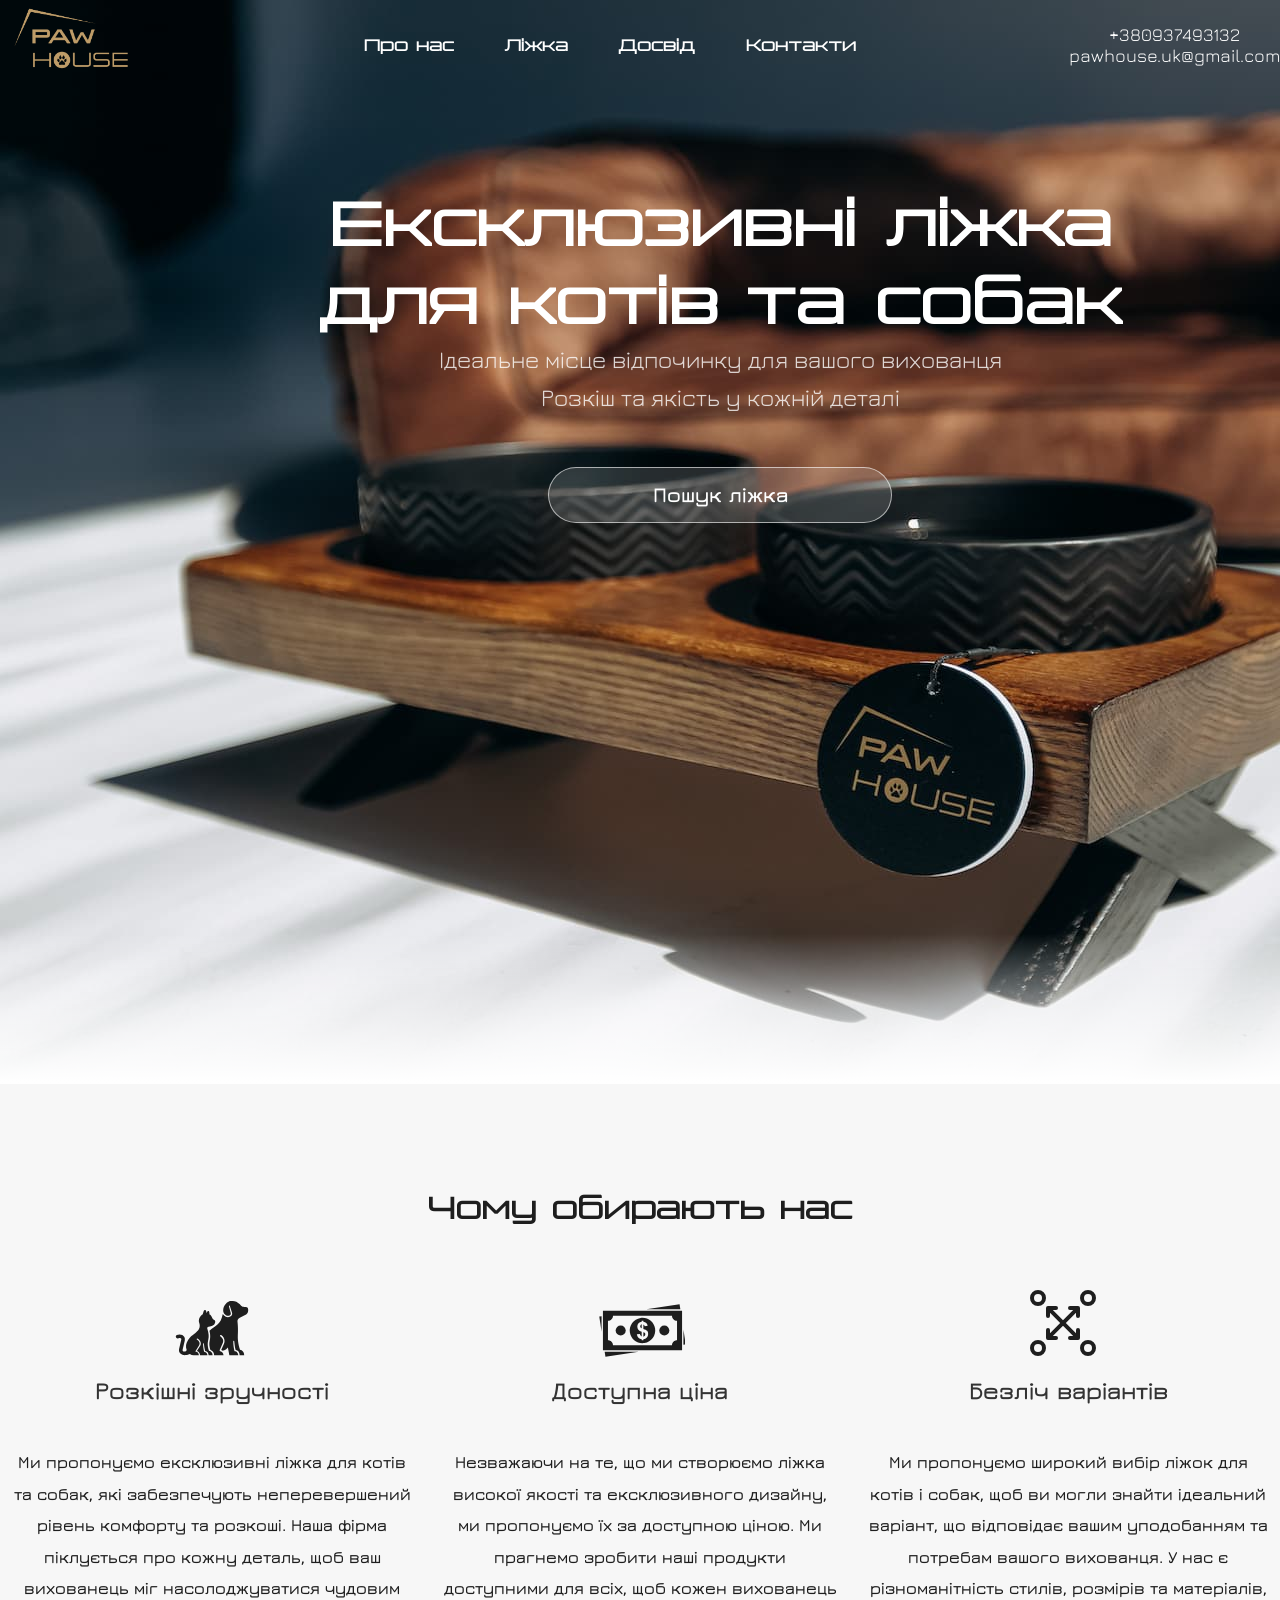
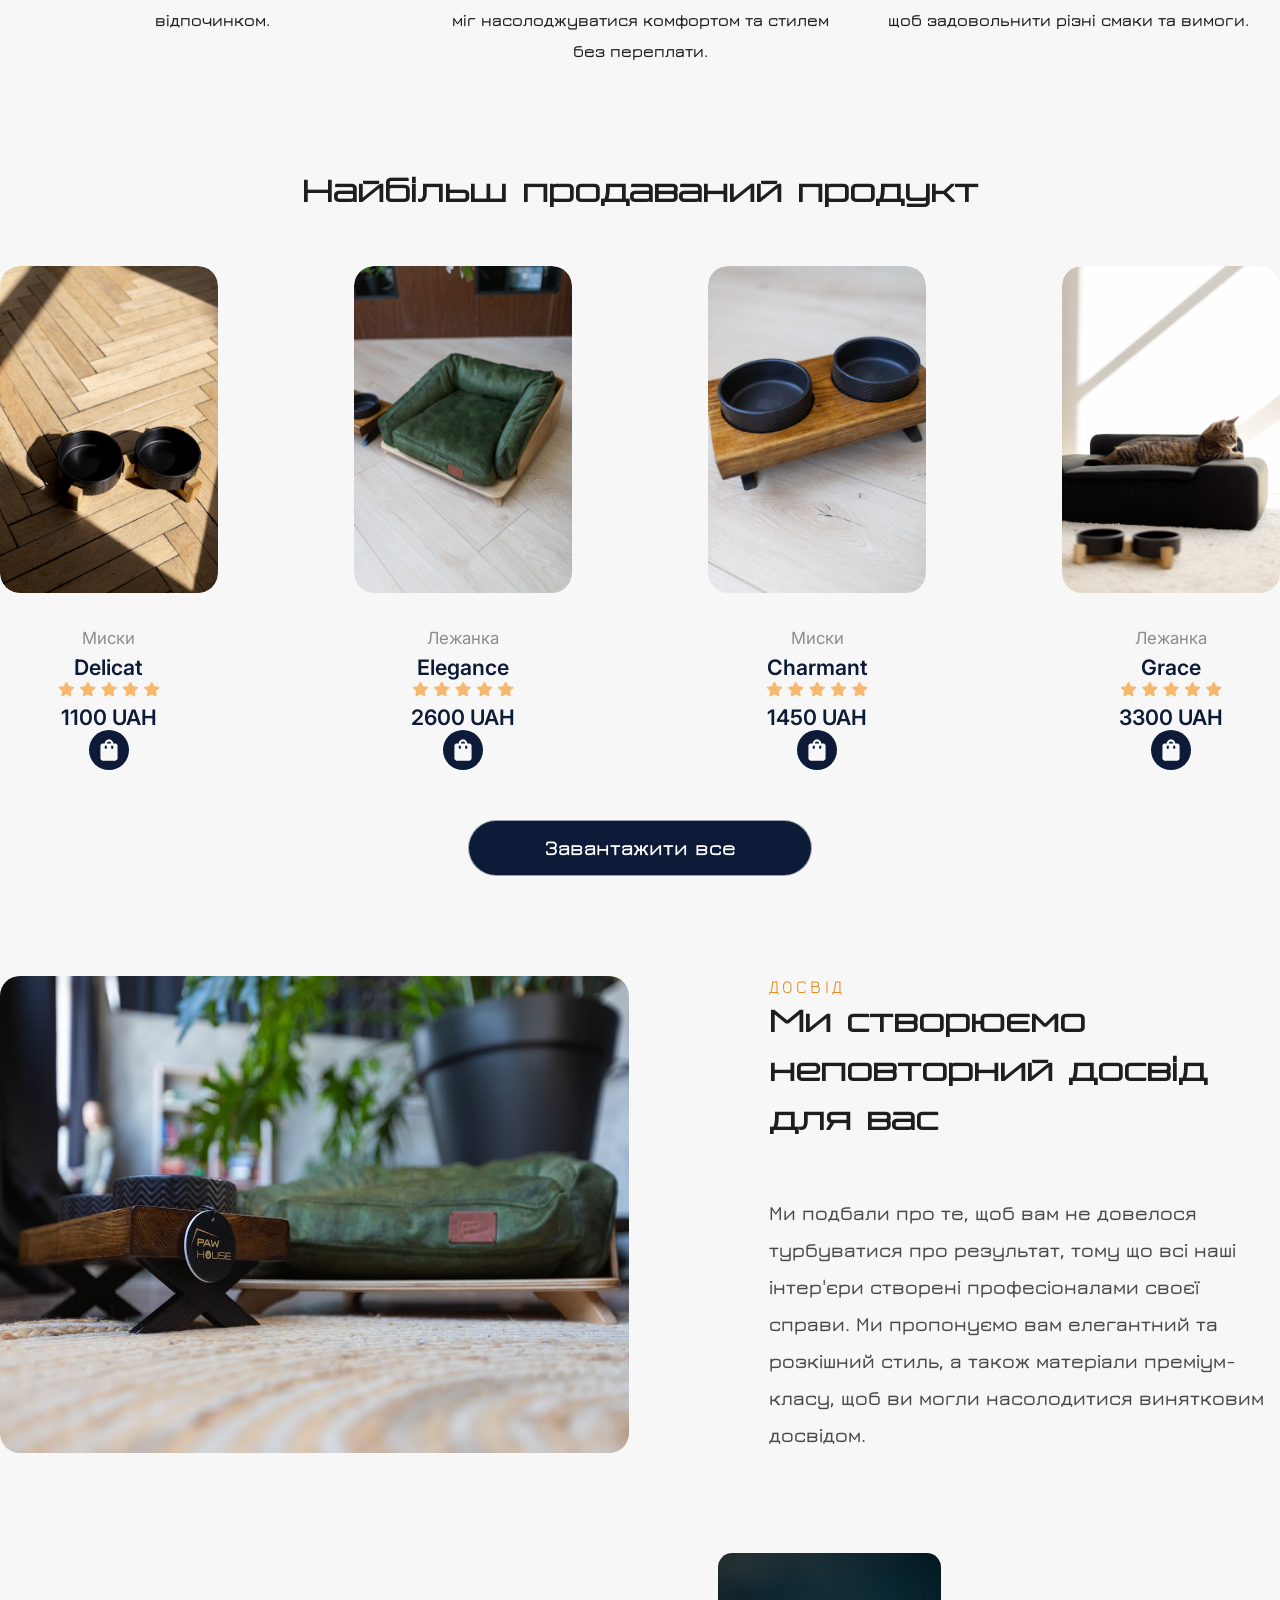
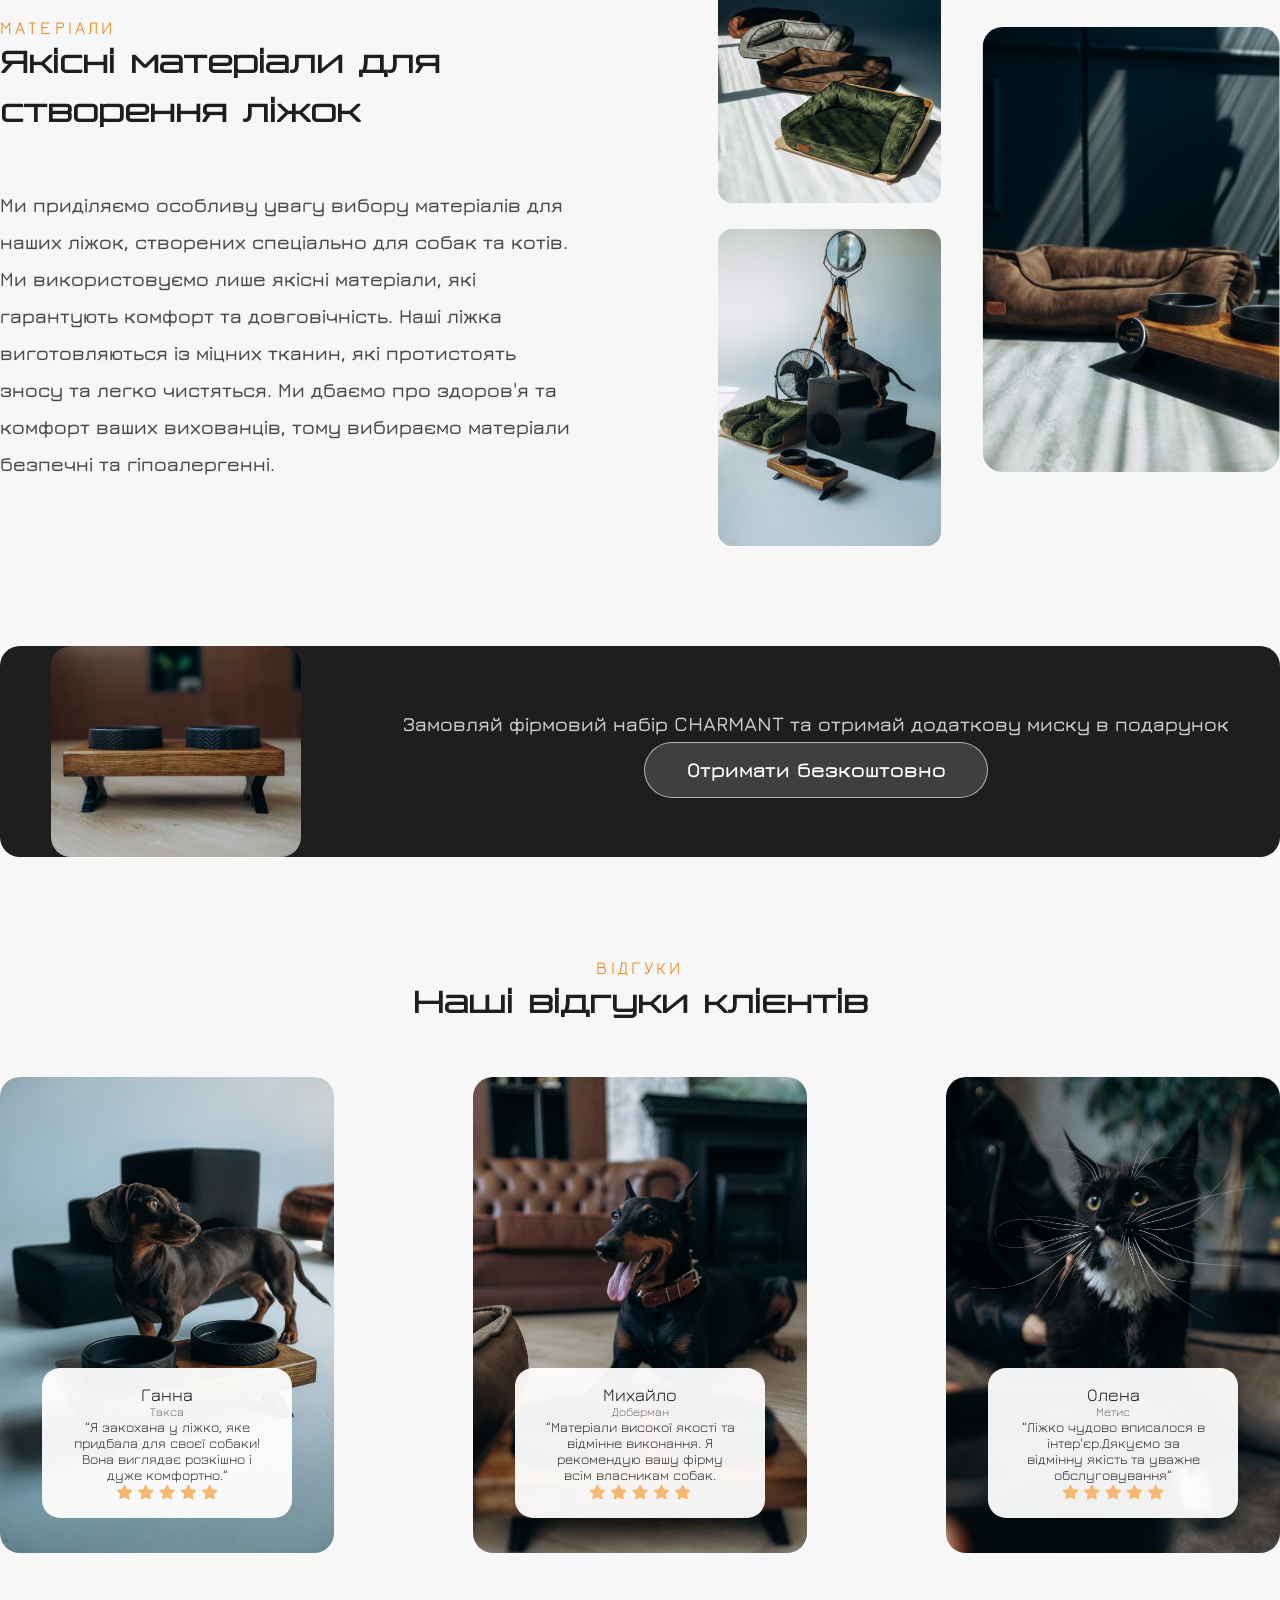
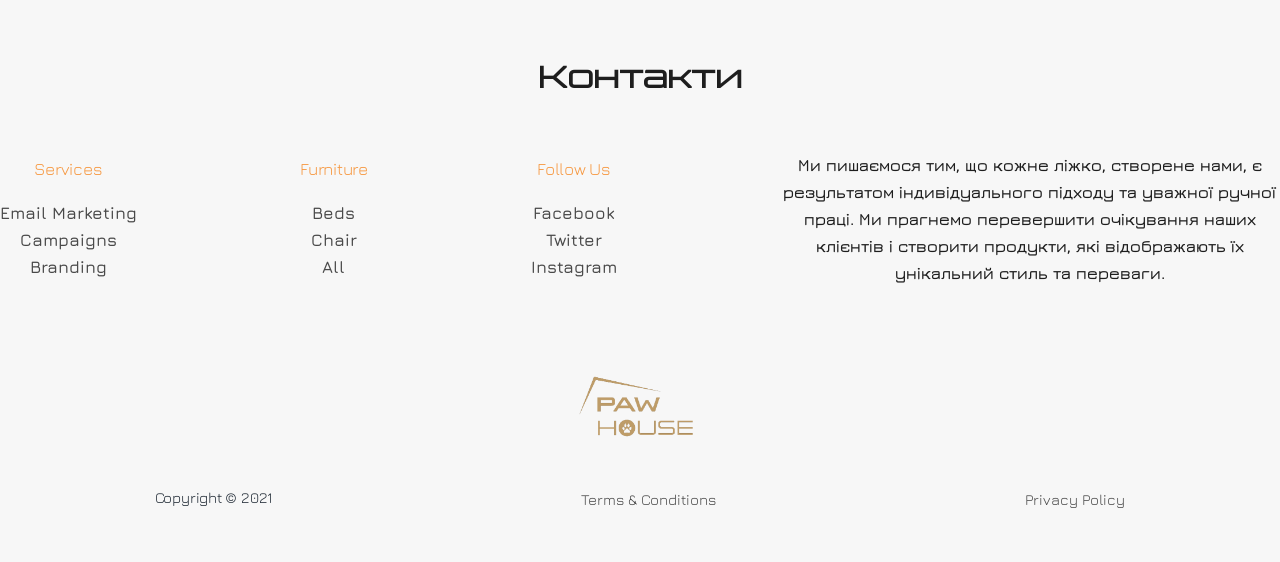
==== commit 7d3e6cee: "add catch block" ====
--- a/index.html
+++ b/index.html
@@ -318,6 +318,18 @@
         
         </div>
       </section>
+      <section class="exp-section ">
+        <div class="container catch">
+        <div >
+          <img src="./img/char/cha2.jpg" class="img-box">
+        </div>
+        <div class="free-text">
+        <p class="exp-text firm">Замовляй фірмовий набір CHARMANT та отримай додаткову миску в подарунок</p>
+        <a href="#" class="button-hero clr btn-order"> Отримати безкоштовно</a>
+        <p></p>
+      </div>
+      </div>
+      </section>
       <section class="exp-section">
       <div class="container">
         
@@ -404,16 +416,18 @@
     <div id="order-modal" class="modal">
       <div class="modal-content">
         
-        <h2>Оформление заказа</h2>
-        <form class="form"  id="myForm" action="https://docs.google.com/forms/d/e/1FAIpQLSeArDbTL-4ZY65duxPVvtHsEwGxhiEvah4Qpygy7HdHp9atzw/formResponse">
+        <h2>Оформлення замовлення
+        </h2>
+        <!-- https://docs.google.com/forms/d/e/1FAIpQLSf5AAN5xFUeDHo34ZTaTdv9uxSt9FzSkOXWFtoDHo_gtTJyfw/viewform?usp=pp_url&entry.2005620554=%D0%B2%D0%BB%D0%B0%D0%B4&entry.1166974658=380632511526&entry.839337160=%D1%87%D0%B5%D0%BA -->
+        <form class="form"  id="myForm" action="https://docs.google.com/forms/d/e/1FAIpQLSf5AAN5xFUeDHo34ZTaTdv9uxSt9FzSkOXWFtoDHo_gtTJyfw/formResponse">
           
-          <label>Name</label>
-          <input name="entry.962224450" type="text" />
-
-          <label>Email</label>
-          <input name="entry.1832700997" type="email" required />
-          <label>Comment</label>
-          <input name="entry.1566023813" type="comment"/>
+          <label>Ім'я</label>
+          <input name="entry.2005620554" type="text" />
+
+          <label>Телефон</label>
+          <input name="entry.1166974658" type="tel" required placeholder="+380XX XXX-XX-XX"/>
+          <label>Коментар</label>
+          <input name="entry.839337160" type="comment"/>
 
           <input type="submit" value="Відправити" />
           <span class="close">Закрити</span>
@@ -426,6 +440,8 @@
         <h2>Дякуємо за замовлення</h2>
       </div>
     </div>
+    
+
     
     <script src="script.js"></script>
     <script>Fancybox.bind("[data-fancybox]", {
--- a/style.css
+++ b/style.css
@@ -47,6 +47,7 @@
   background-color: #F7F7F7;
   
   font-family: 'Jura', sans-serif;
+  
   
 }
 ul {
@@ -81,7 +82,7 @@
 
 .container {
   width: 1280px;
-  padding: 0 80px;
+  
   margin: 0 auto;
   box-sizing:content-box;
   
@@ -980,7 +981,7 @@
 }
 
 .modal input[type="text"],
-.modal input[type="email"],
+.modal input[type="tel"],
 .modal input[type="comment"] {
   width: 100%;
   padding: 15px;
@@ -988,7 +989,10 @@
   border-radius: 5px;
   border: 1px solid #ccc;
 }
-
+.modal input[type="tel"]::placeholder {
+  content: "+380XX XXX-XX-XX";
+  opacity: 0.5;
+}
 .modal input[type="submit"] {
   background-color: #4caf50;
   color: #fff;
@@ -996,7 +1000,20 @@
   border: none;
   border-radius: 5px;
   cursor: pointer;
-}
+  box-shadow: inset 0 0 0 0 #E58411;
+  transition: color .3s ease-in-out, box-shadow .3s ease-in-out;
+}
+
+.modal input[type="submit"]:hover {
+
+  box-shadow: inset 344px 0 0 0 #E58411;
+
+}
+
+
+
+
+
 
 /* Стили для открытия и закрытия модального окна */
 .btn-order {
@@ -1009,6 +1026,13 @@
   border:1px solid black;
   padding:8px 20px;
   cursor: pointer;
+  box-shadow: inset 0 0 0 0 #E58411;
+  transition: color .3s ease-in-out, box-shadow .3s ease-in-out;
+
+}
+.close:hover{
+  box-shadow: inset 344px 0 0 0 black;
+  color:#E58411;
 }
 #order-modal2 {
   display: none; /* Скрываем модальное окно по умолчанию */
@@ -1106,4 +1130,62 @@
   display: flex;
   flex-direction: column;
   text-align: center;
-}+}
+
+.catch {
+  display: flex;
+  background-color:#1E1E1E;
+  justify-content: space-around;
+  border-radius: 20px;
+  overflow: hidden;
+  align-items:center;
+}
+
+.img-box {
+  width: 250px;
+  border-radius: 20px;
+}
+
+.img-box img {
+  width: 100%;
+  height: auto;
+}
+.firm{
+  color:#F7F7F7;
+  margin-top: 0;
+} 
+.free-text{
+  display: flex;
+  flex-direction: column;
+  justify-content: center;
+  align-items: center;
+  height: 100%;
+}
+.button-hero.btn-order{
+  
+    box-sizing: border-box;
+    align-items: center;
+    display: flex;
+    justify-content: center;
+    width: 344px;
+    height: 56px;
+    margin: 0 auto;
+    
+    font-weight: 800;
+    background: rgba(255, 255, 255, 0.15);
+    border: 0.861538px solid rgba(255, 255, 255, 0.6);
+    border-radius: 42px;
+    font-size: 21px;
+    line-height: 150%;
+    color: #FFFFFF;
+    opacity: 1;
+    box-shadow: inset 0 0 0 0 #E58411;
+    
+    transition: color .3s ease-in-out, box-shadow .3s ease-in-out;
+    
+  
+}
+.button-hero.btn-order:hover{
+    
+  box-shadow: inset 344px 0 0 0 #E58411;
+  }
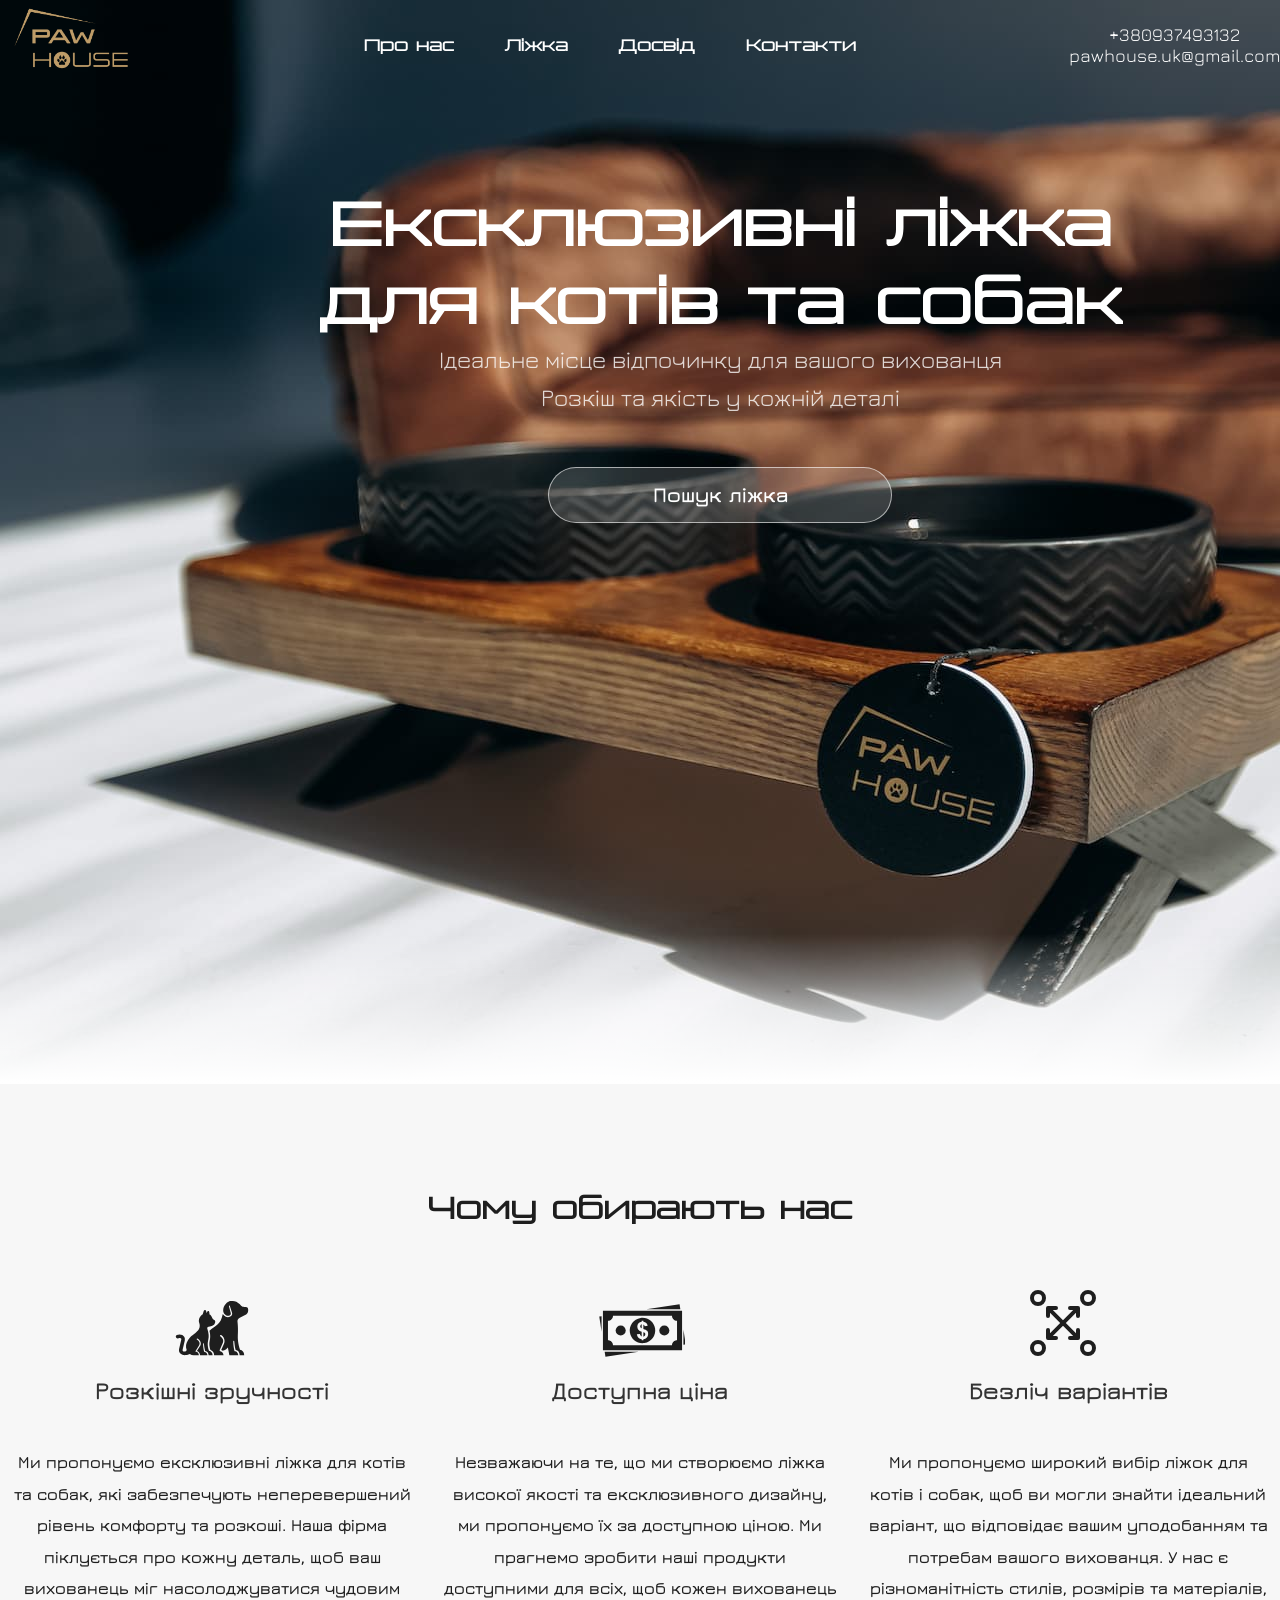
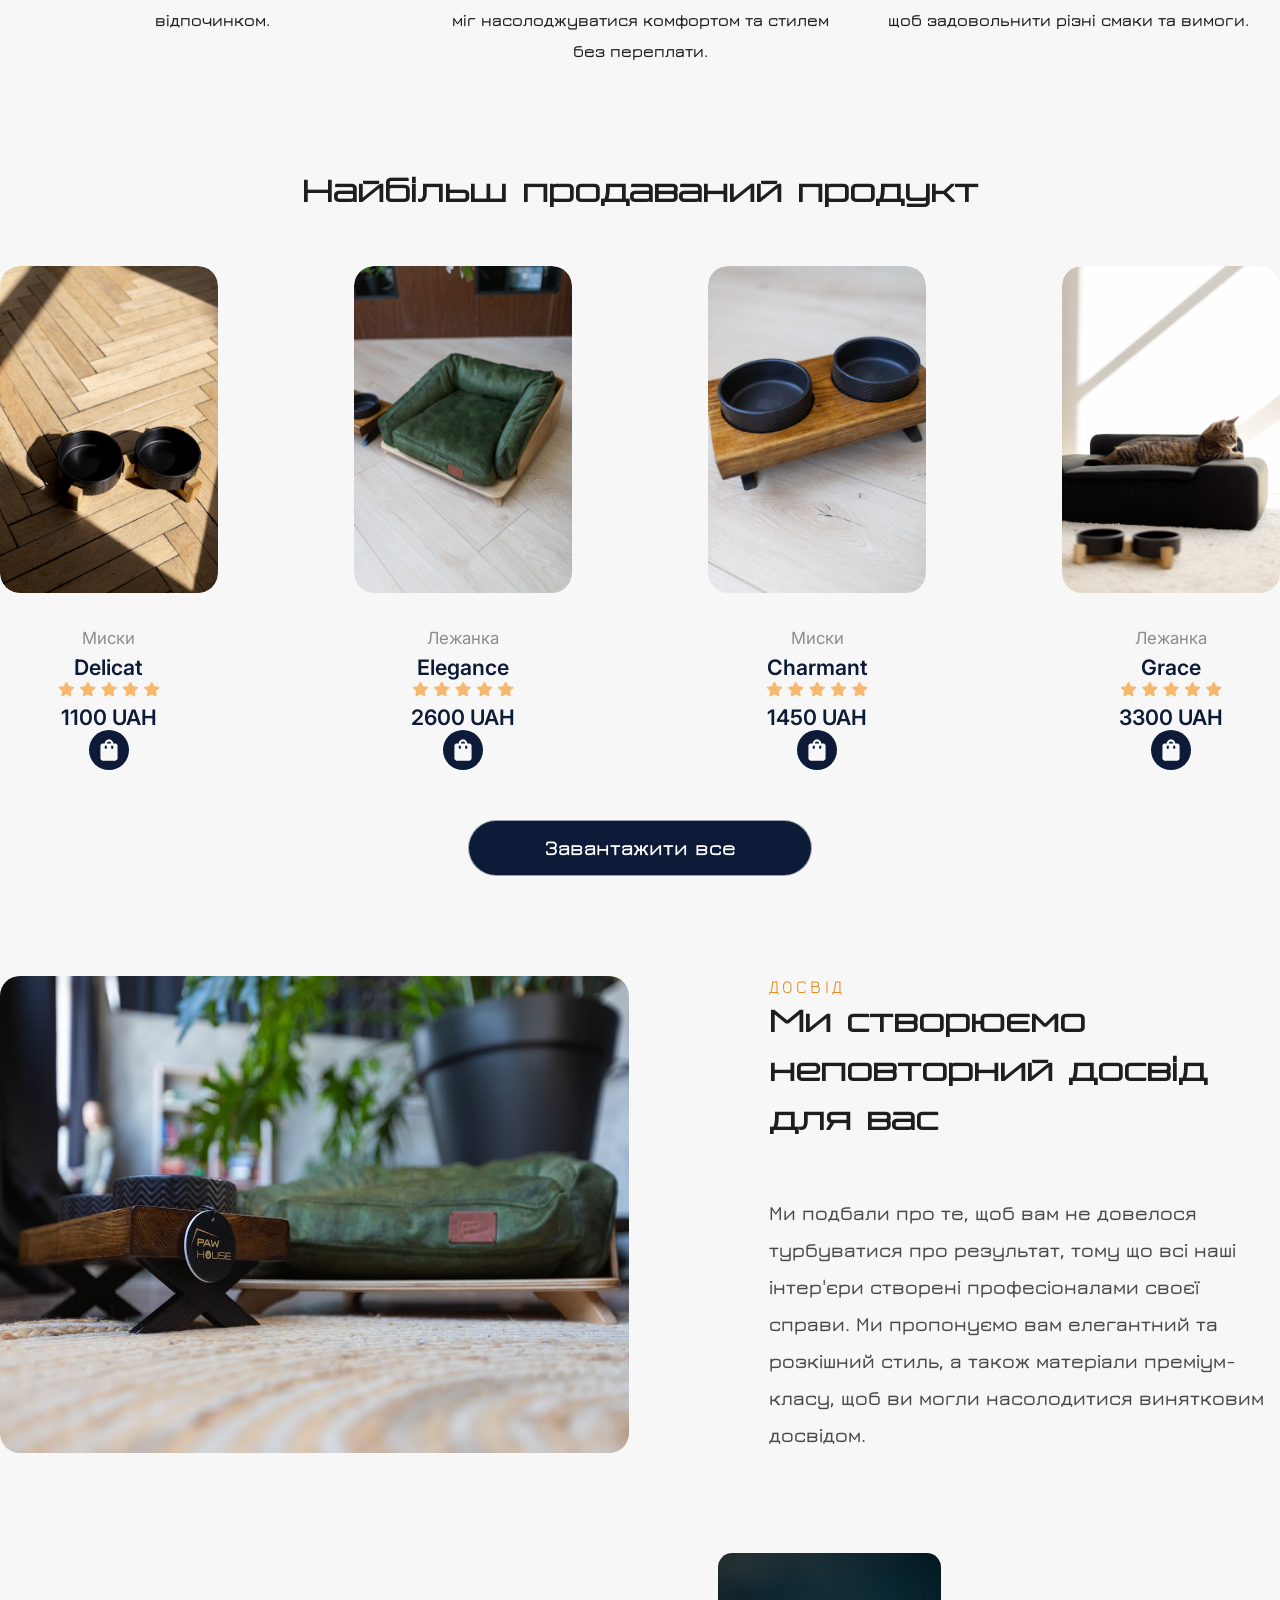
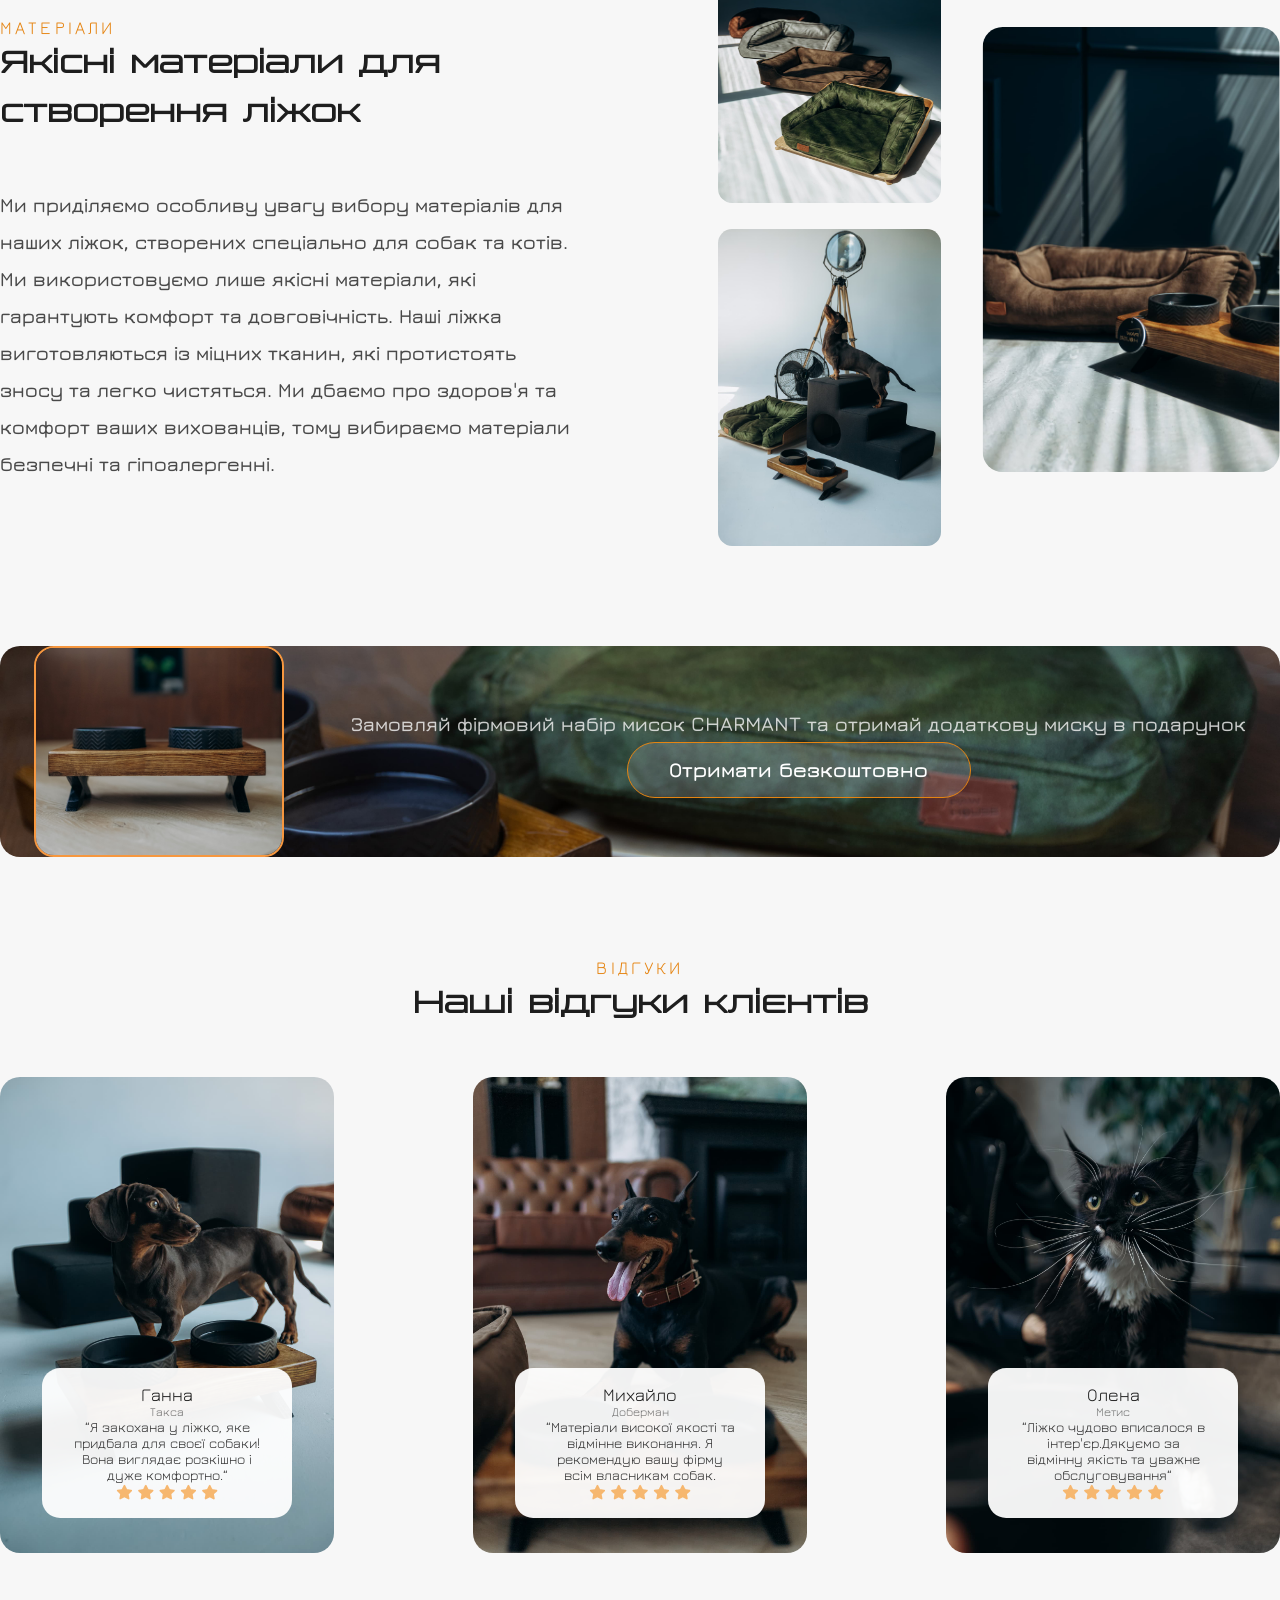
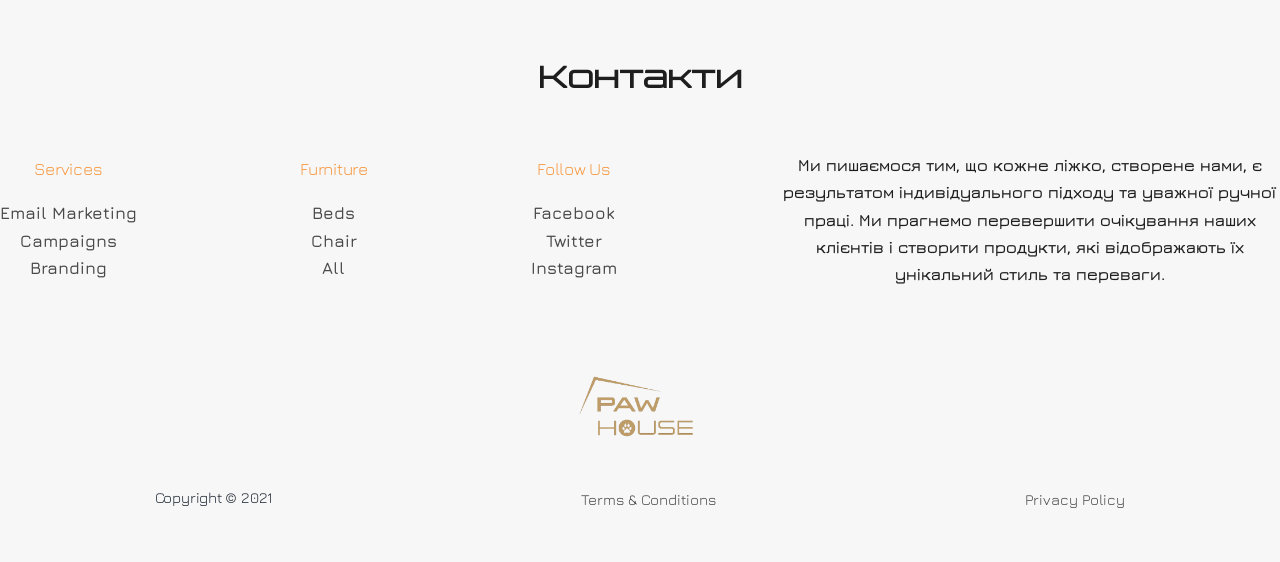
==== commit 74864805: "fix btn catch" ====
--- a/index.html
+++ b/index.html
@@ -324,7 +324,7 @@
           <img src="./img/char/cha2.jpg" class="img-box">
         </div>
         <div class="free-text">
-        <p class="exp-text firm">Замовляй фірмовий набір CHARMANT та отримай додаткову миску в подарунок</p>
+        <p class="exp-text firm">Замовляй фірмовий набір мисок CHARMANT та отримай додаткову миску в подарунок</p>
         <a href="#" class="button-hero clr btn-order"> Отримати безкоштовно</a>
         <p></p>
       </div>
--- a/style.css
+++ b/style.css
@@ -1135,15 +1135,23 @@
 .catch {
   display: flex;
   background-color:#1E1E1E;
+  
   justify-content: space-around;
   border-radius: 20px;
   overflow: hidden;
   align-items:center;
+  background-image:url("./img/catch.jpg");
+  background-size:cover;
+  background-repeat:no-repeat;
+  background-position: left -300px;
+  
+  
 }
 
 .img-box {
   width: 250px;
   border-radius: 20px;
+  border: 2px solid #F6973F;
 }
 
 .img-box img {
@@ -1173,7 +1181,7 @@
     
     font-weight: 800;
     background: rgba(255, 255, 255, 0.15);
-    border: 0.861538px solid rgba(255, 255, 255, 0.6);
+    border: 0.861538px solid rgba(229, 132, 17, 1);;
     border-radius: 42px;
     font-size: 21px;
     line-height: 150%;
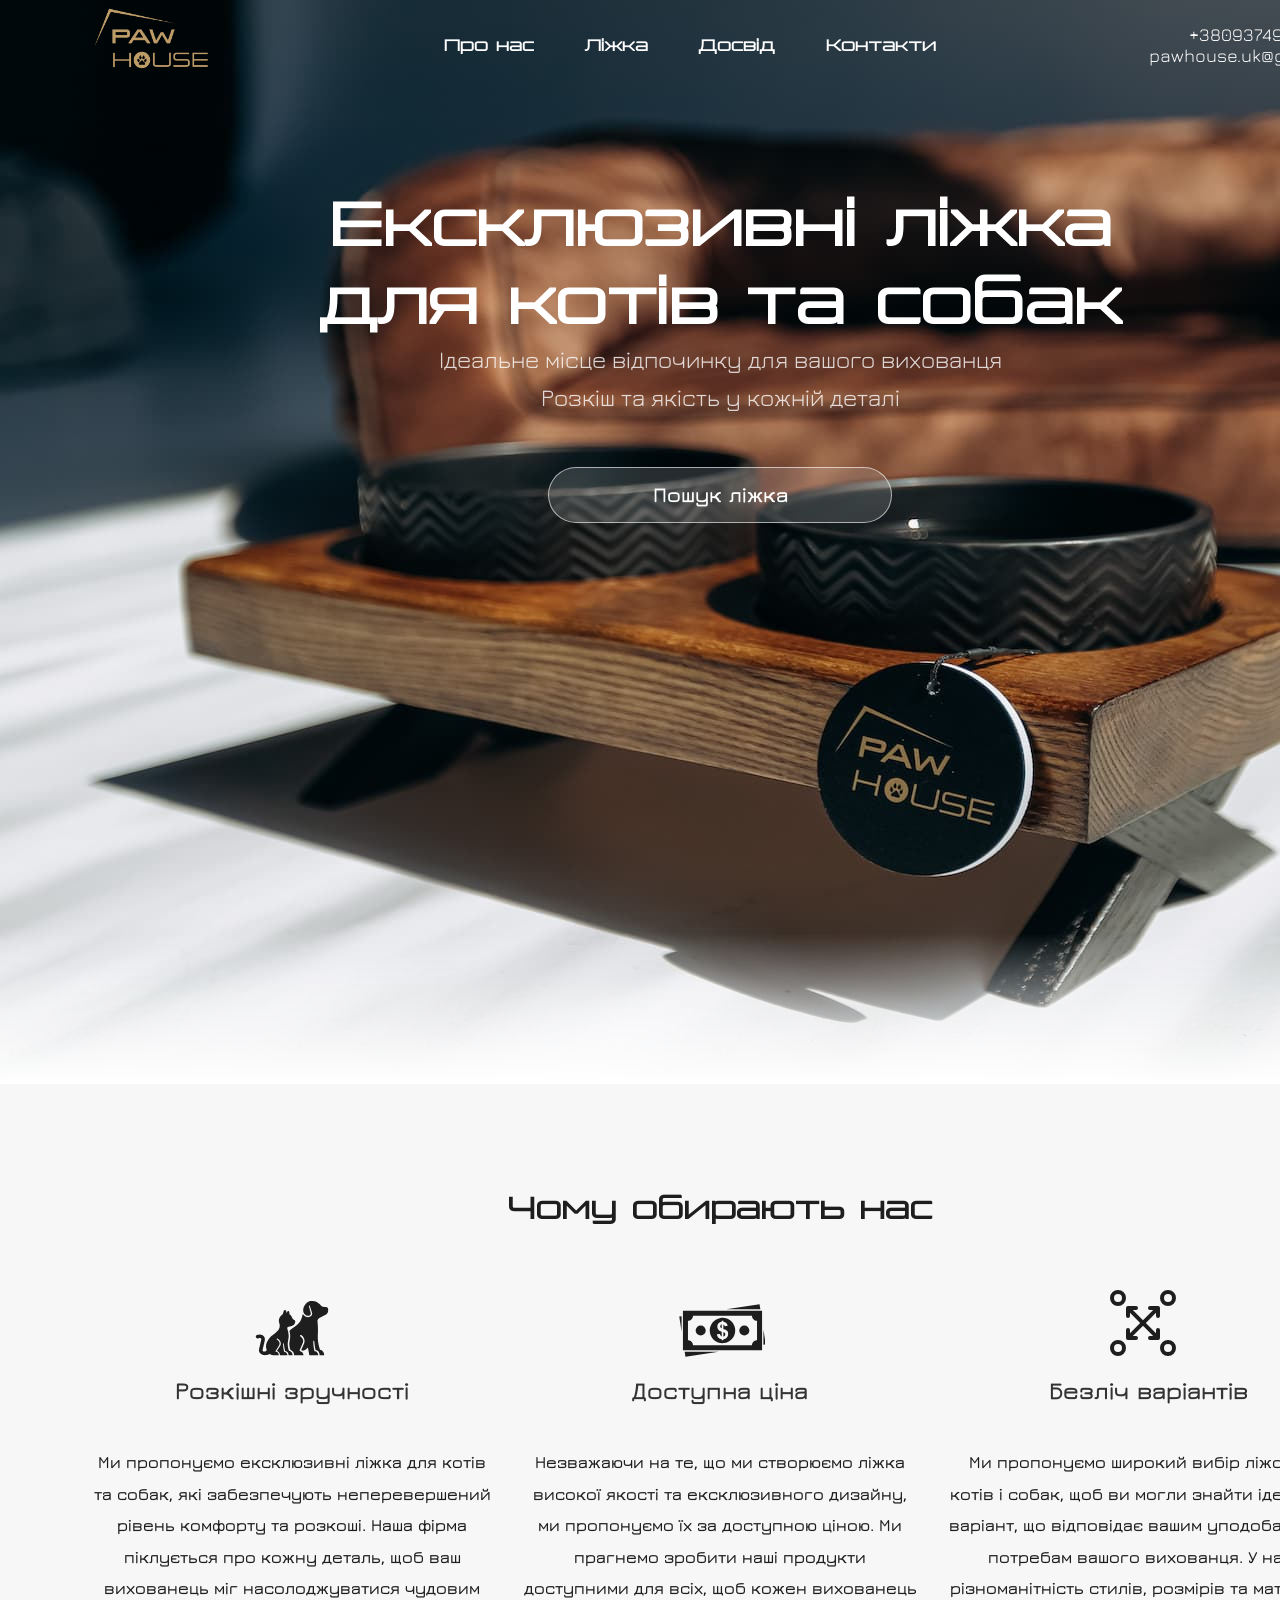
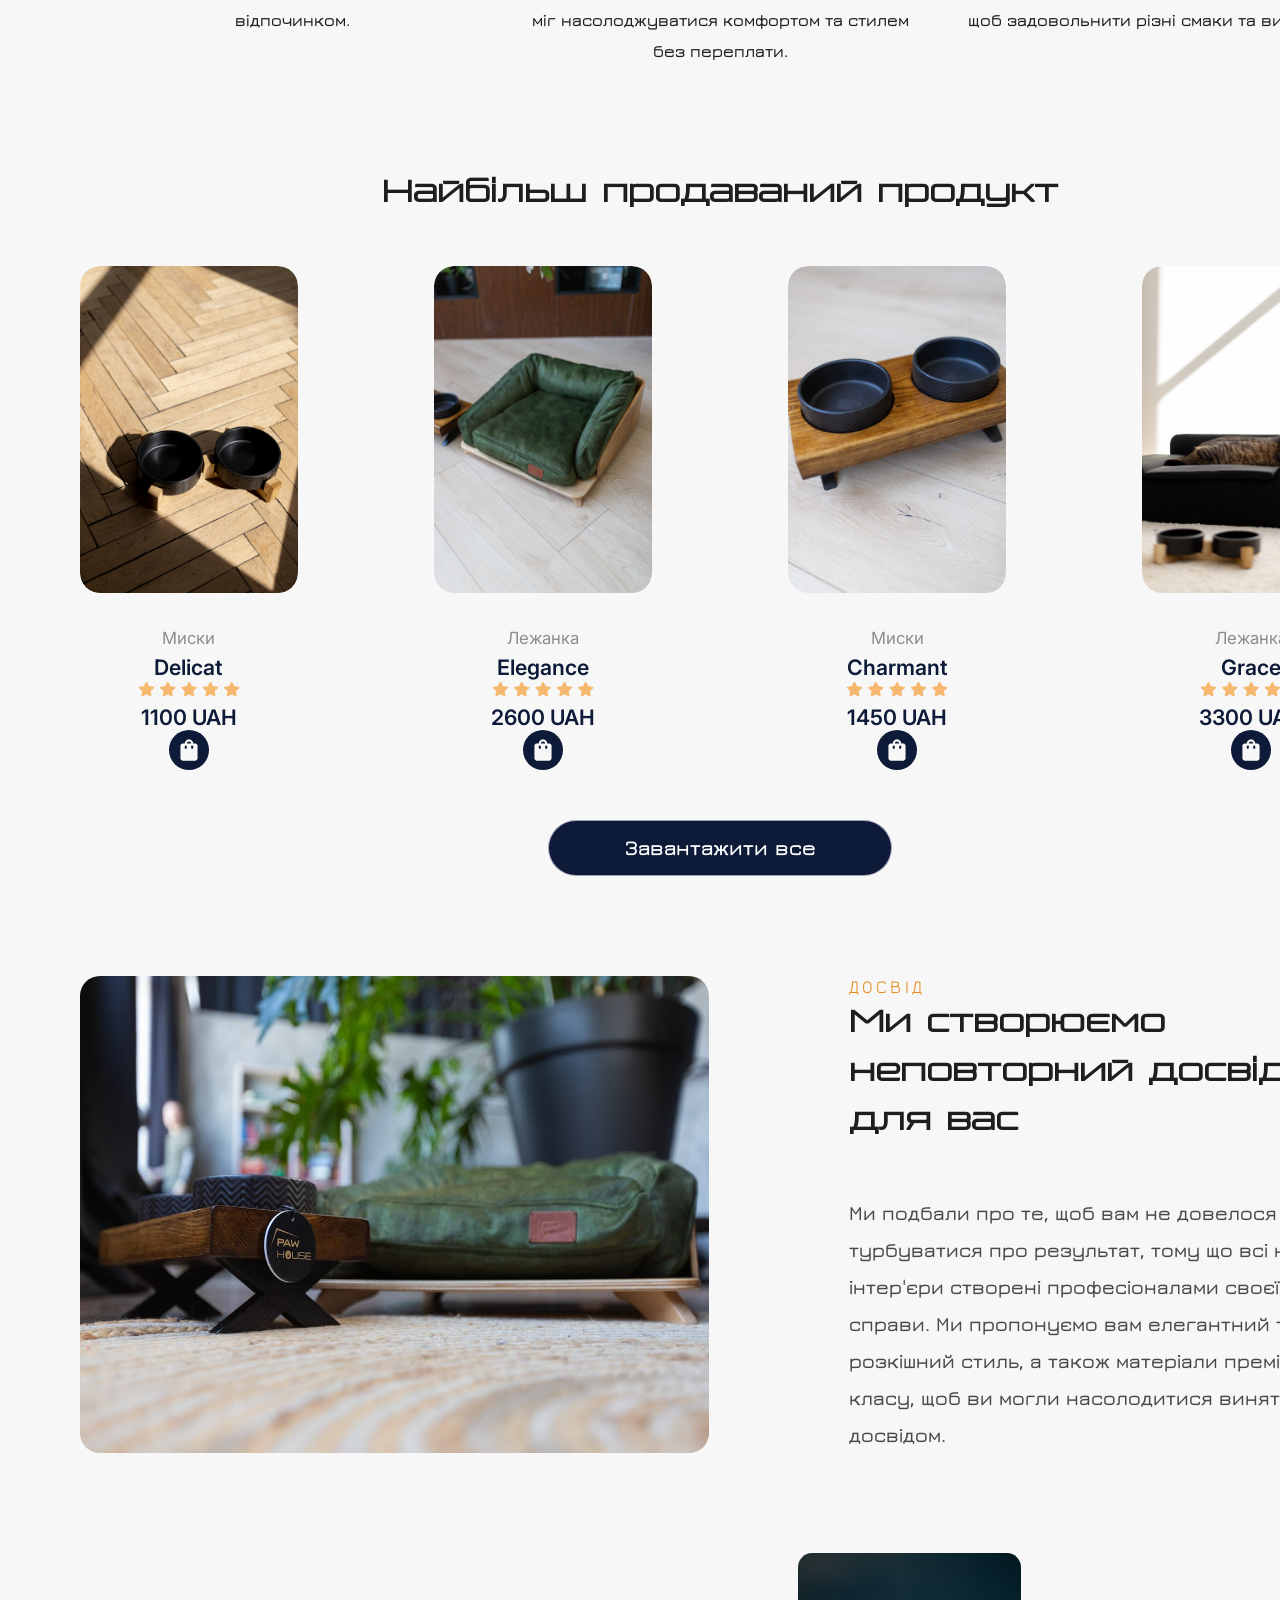
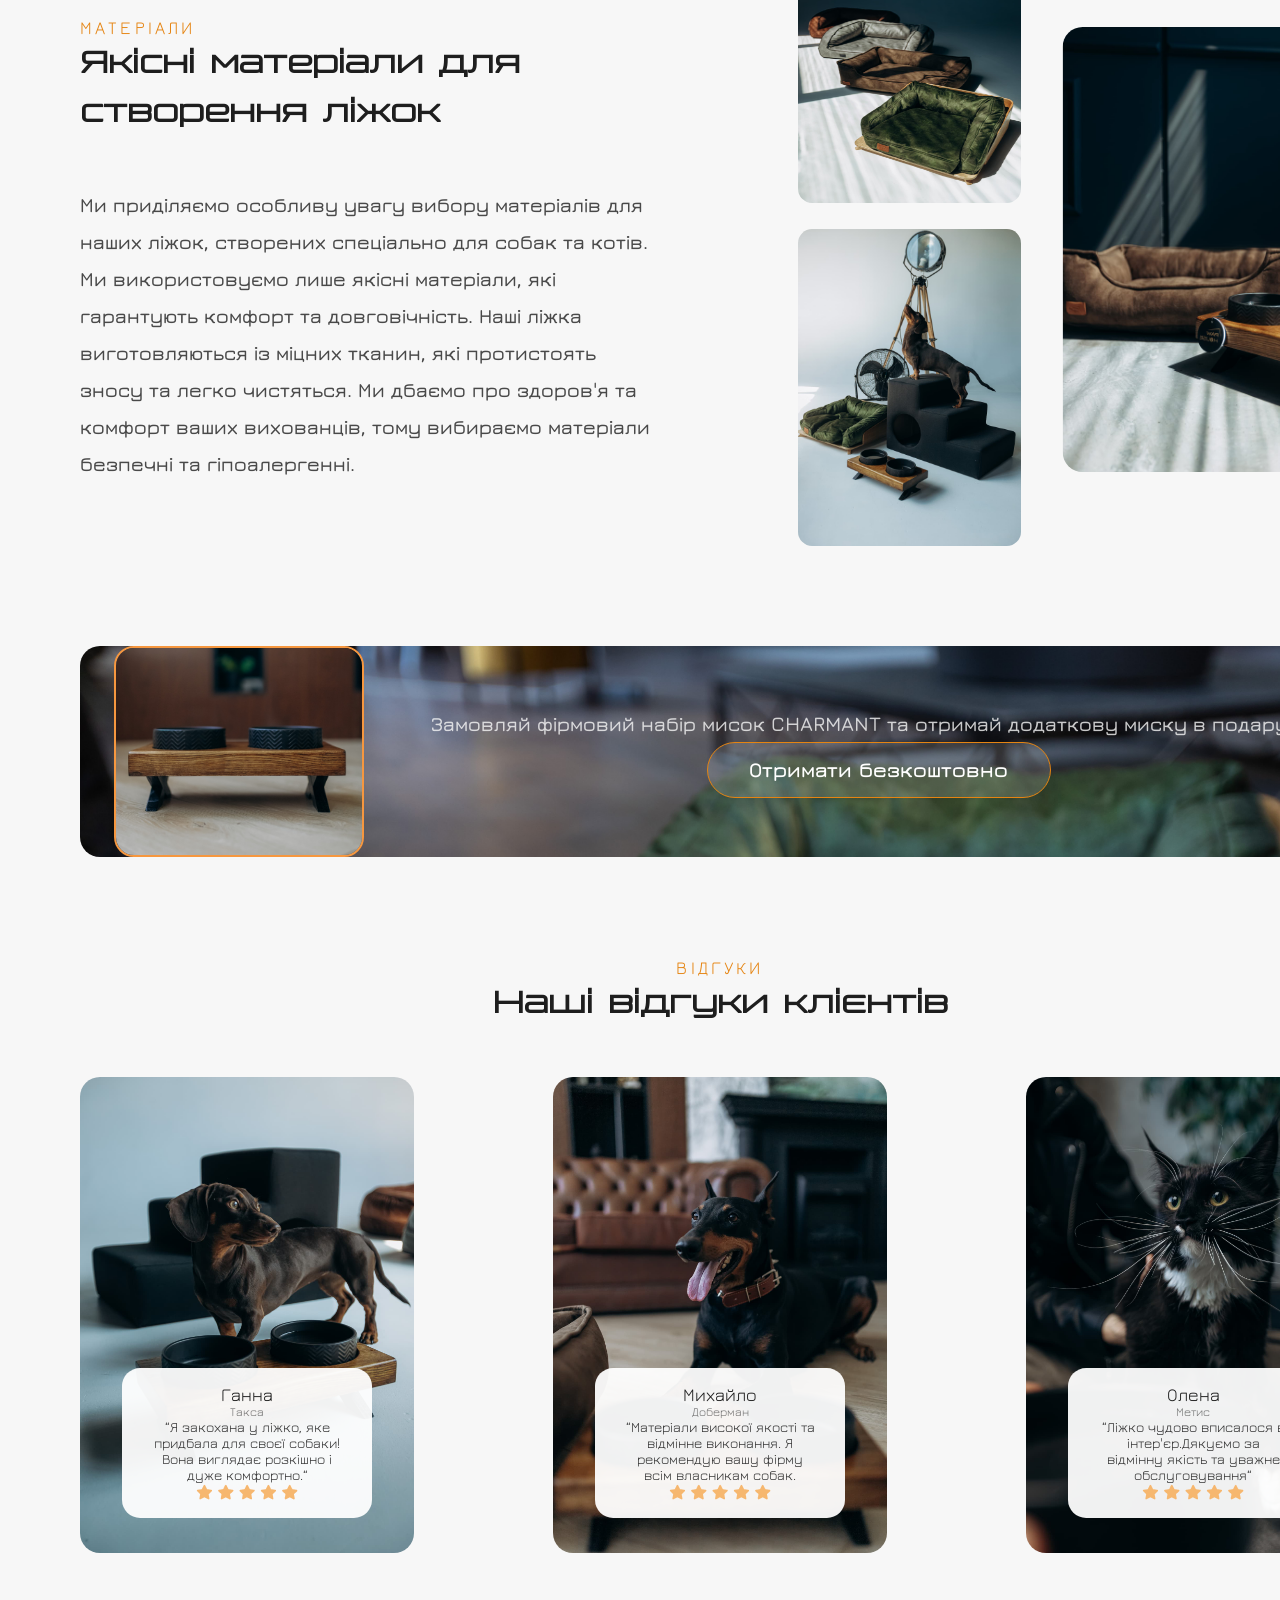
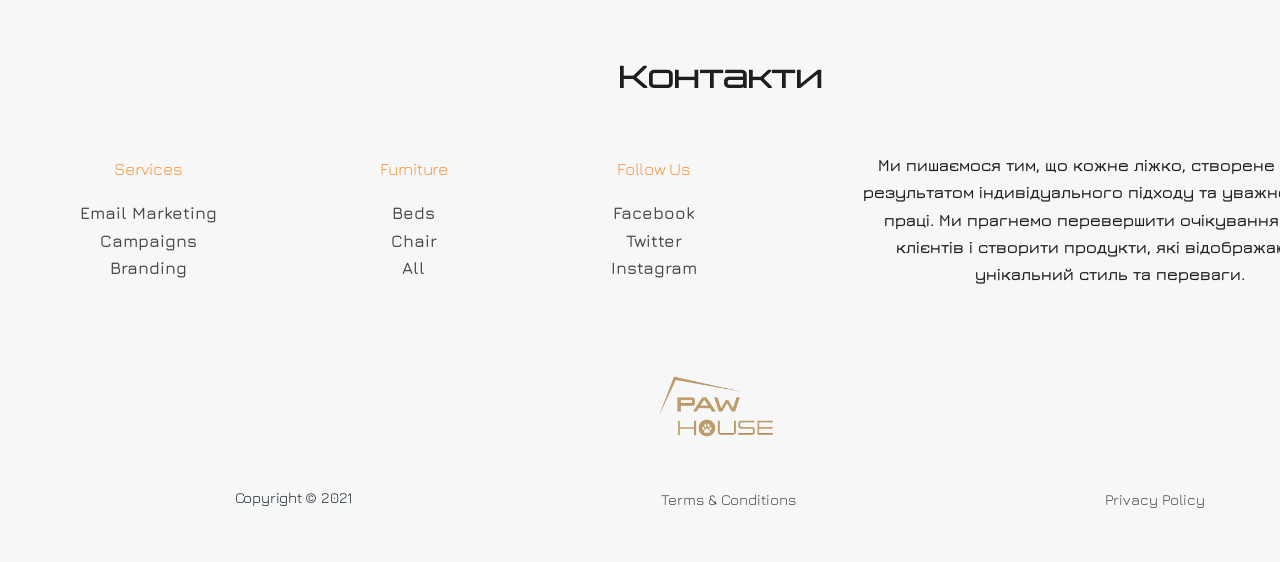
==== commit 822a6c3c: "section fix" ====
--- a/index.html
+++ b/index.html
@@ -319,7 +319,8 @@
         </div>
       </section>
       <section class="exp-section ">
-        <div class="container catch">
+        <div class="container ">
+          <div class="catch">
         <div >
           <img src="./img/char/cha2.jpg" class="img-box">
         </div>
@@ -327,6 +328,7 @@
         <p class="exp-text firm">Замовляй фірмовий набір мисок CHARMANT та отримай додаткову миску в подарунок</p>
         <a href="#" class="button-hero clr btn-order"> Отримати безкоштовно</a>
         <p></p>
+      </div>
       </div>
       </div>
       </section>
--- a/style.css
+++ b/style.css
@@ -82,7 +82,7 @@
 
 .container {
   width: 1280px;
-  
+  padding: 0 80px;
   margin: 0 auto;
   box-sizing:content-box;
   
@@ -1143,7 +1143,7 @@
   background-image:url("./img/catch.jpg");
   background-size:cover;
   background-repeat:no-repeat;
-  background-position: left -300px;
+  
   
   
 }
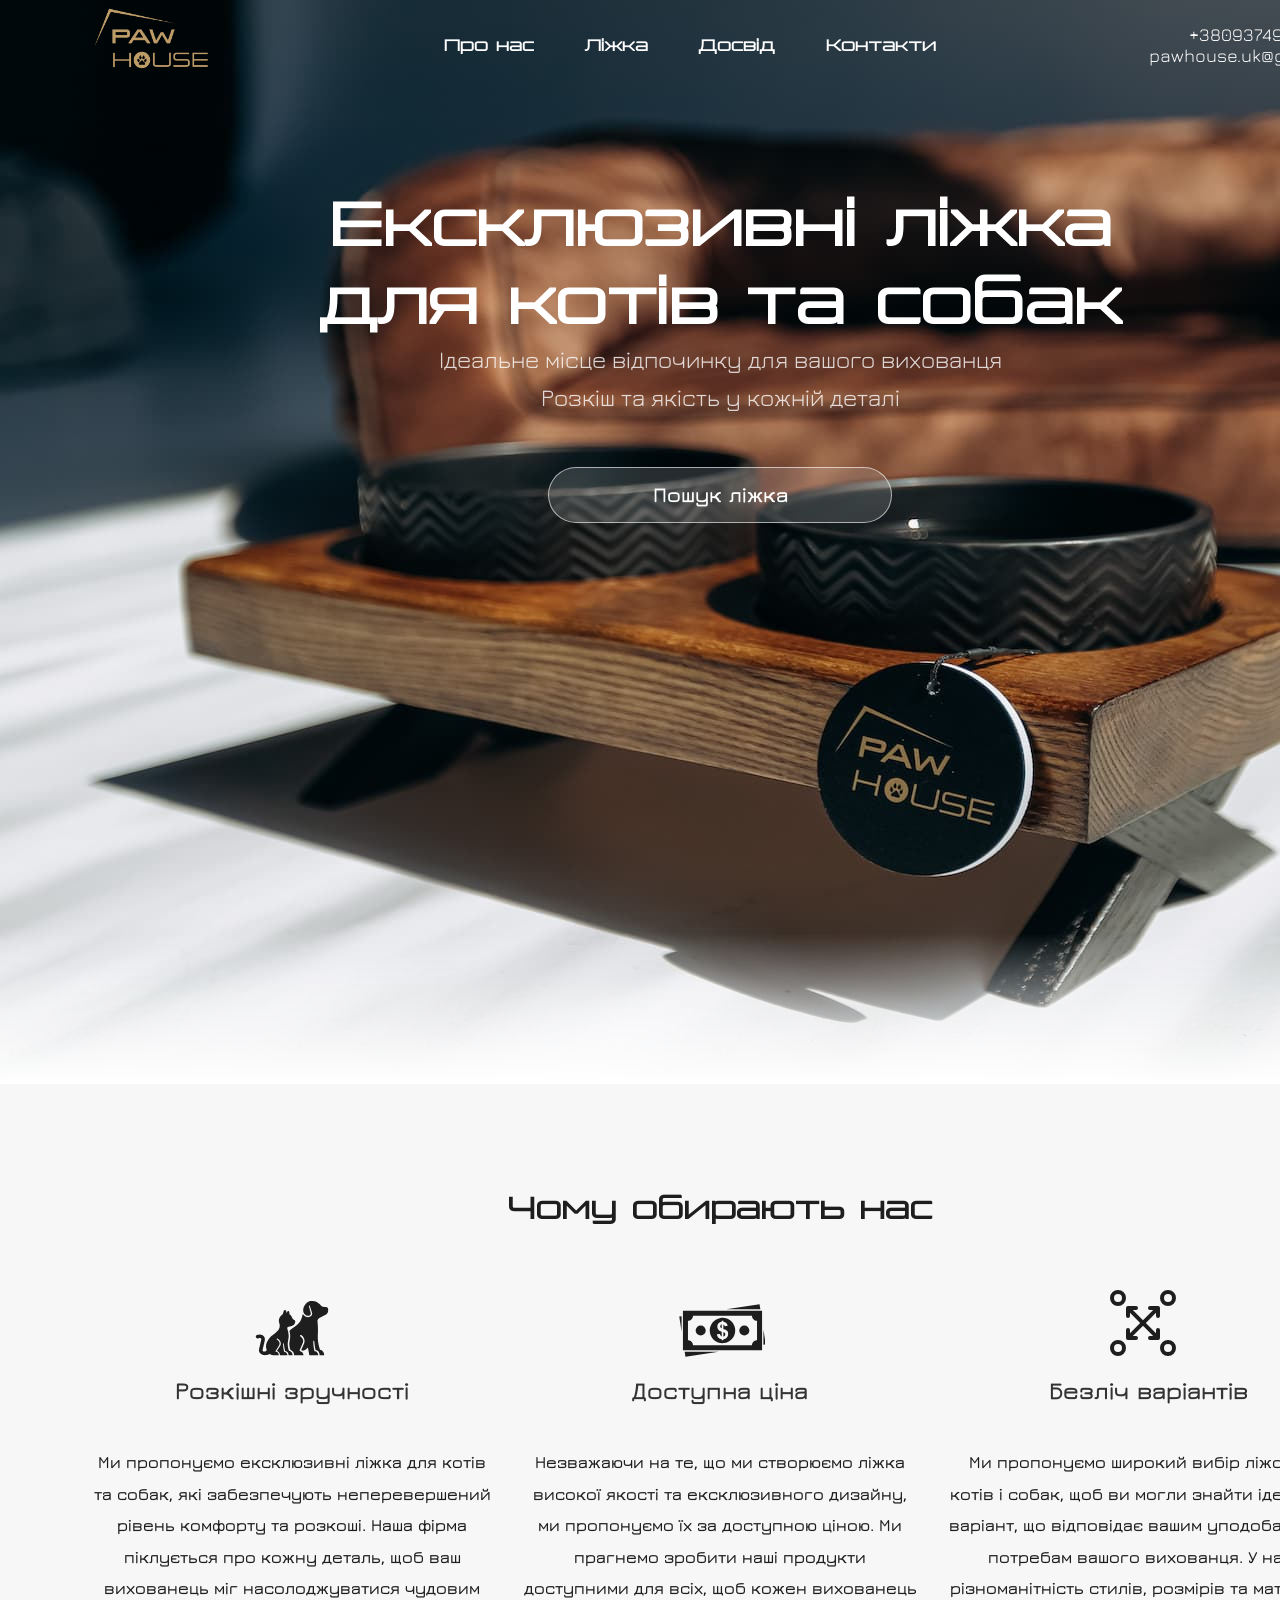
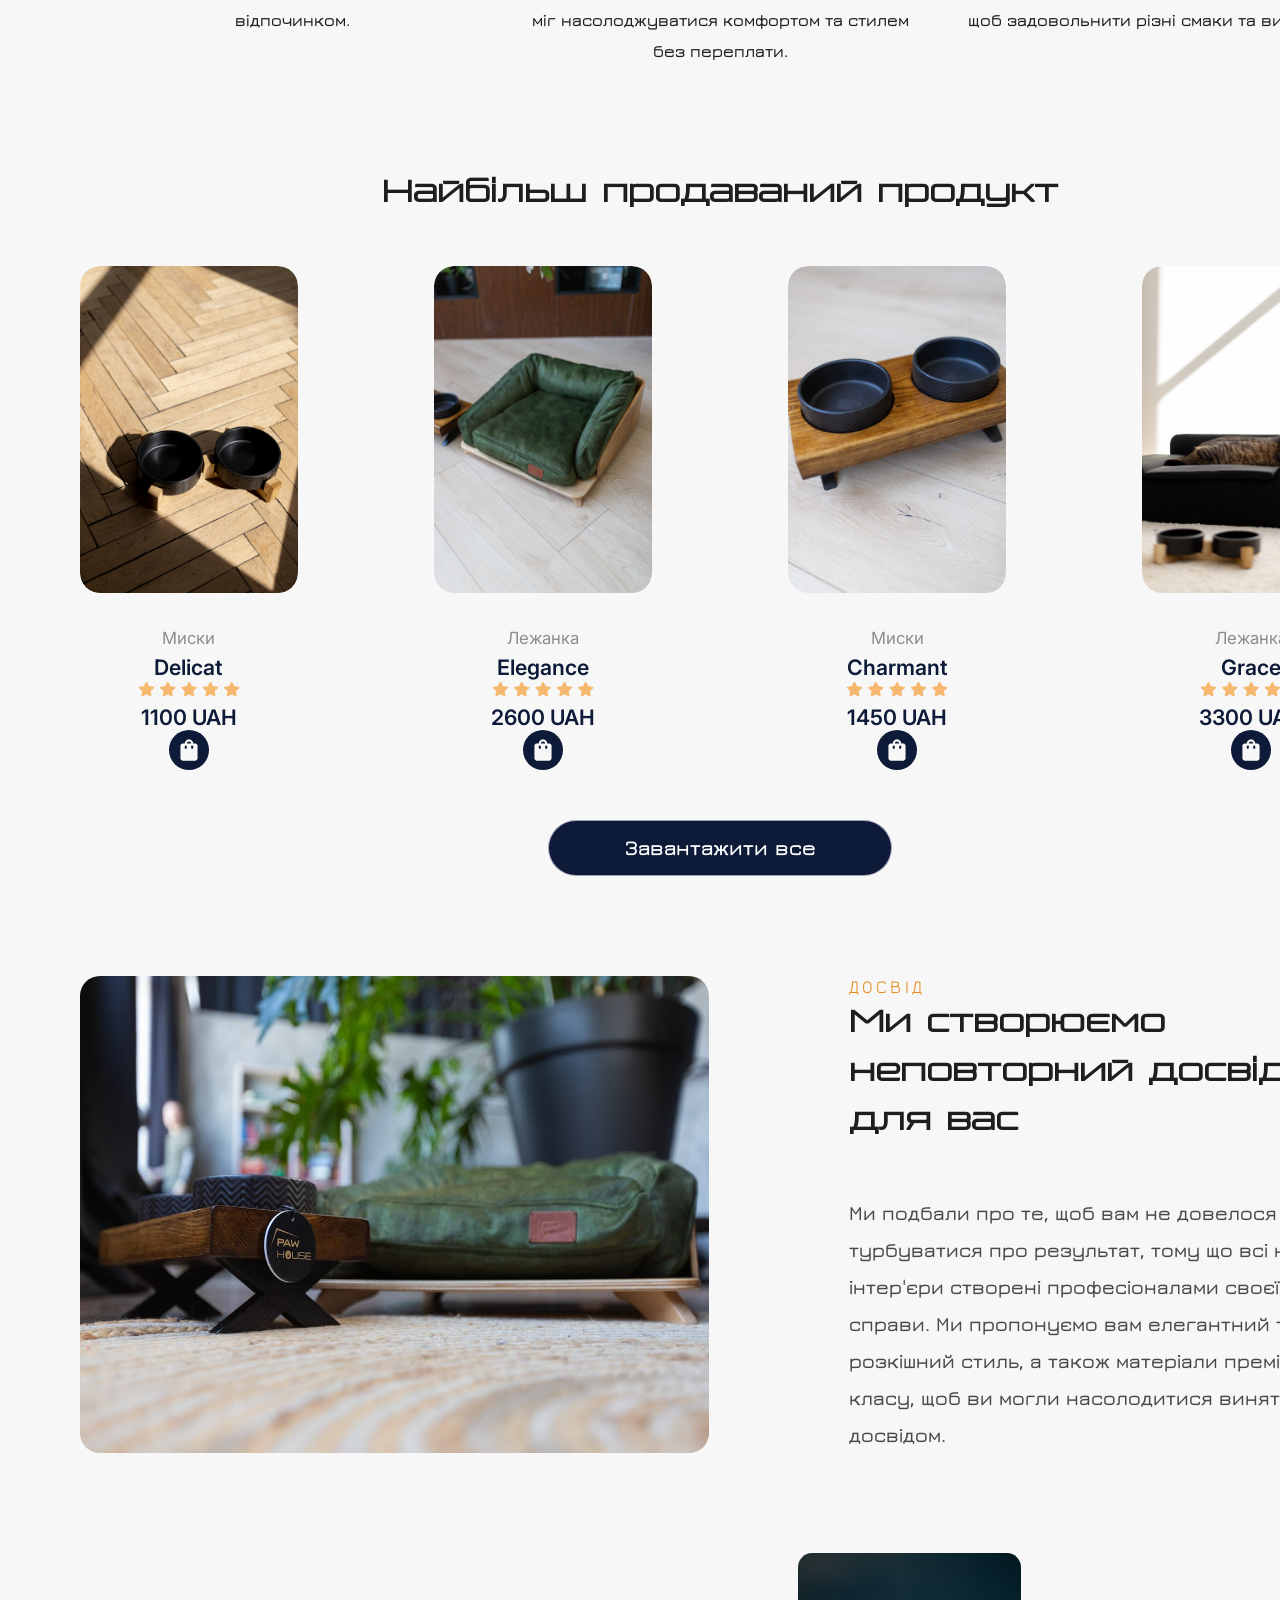
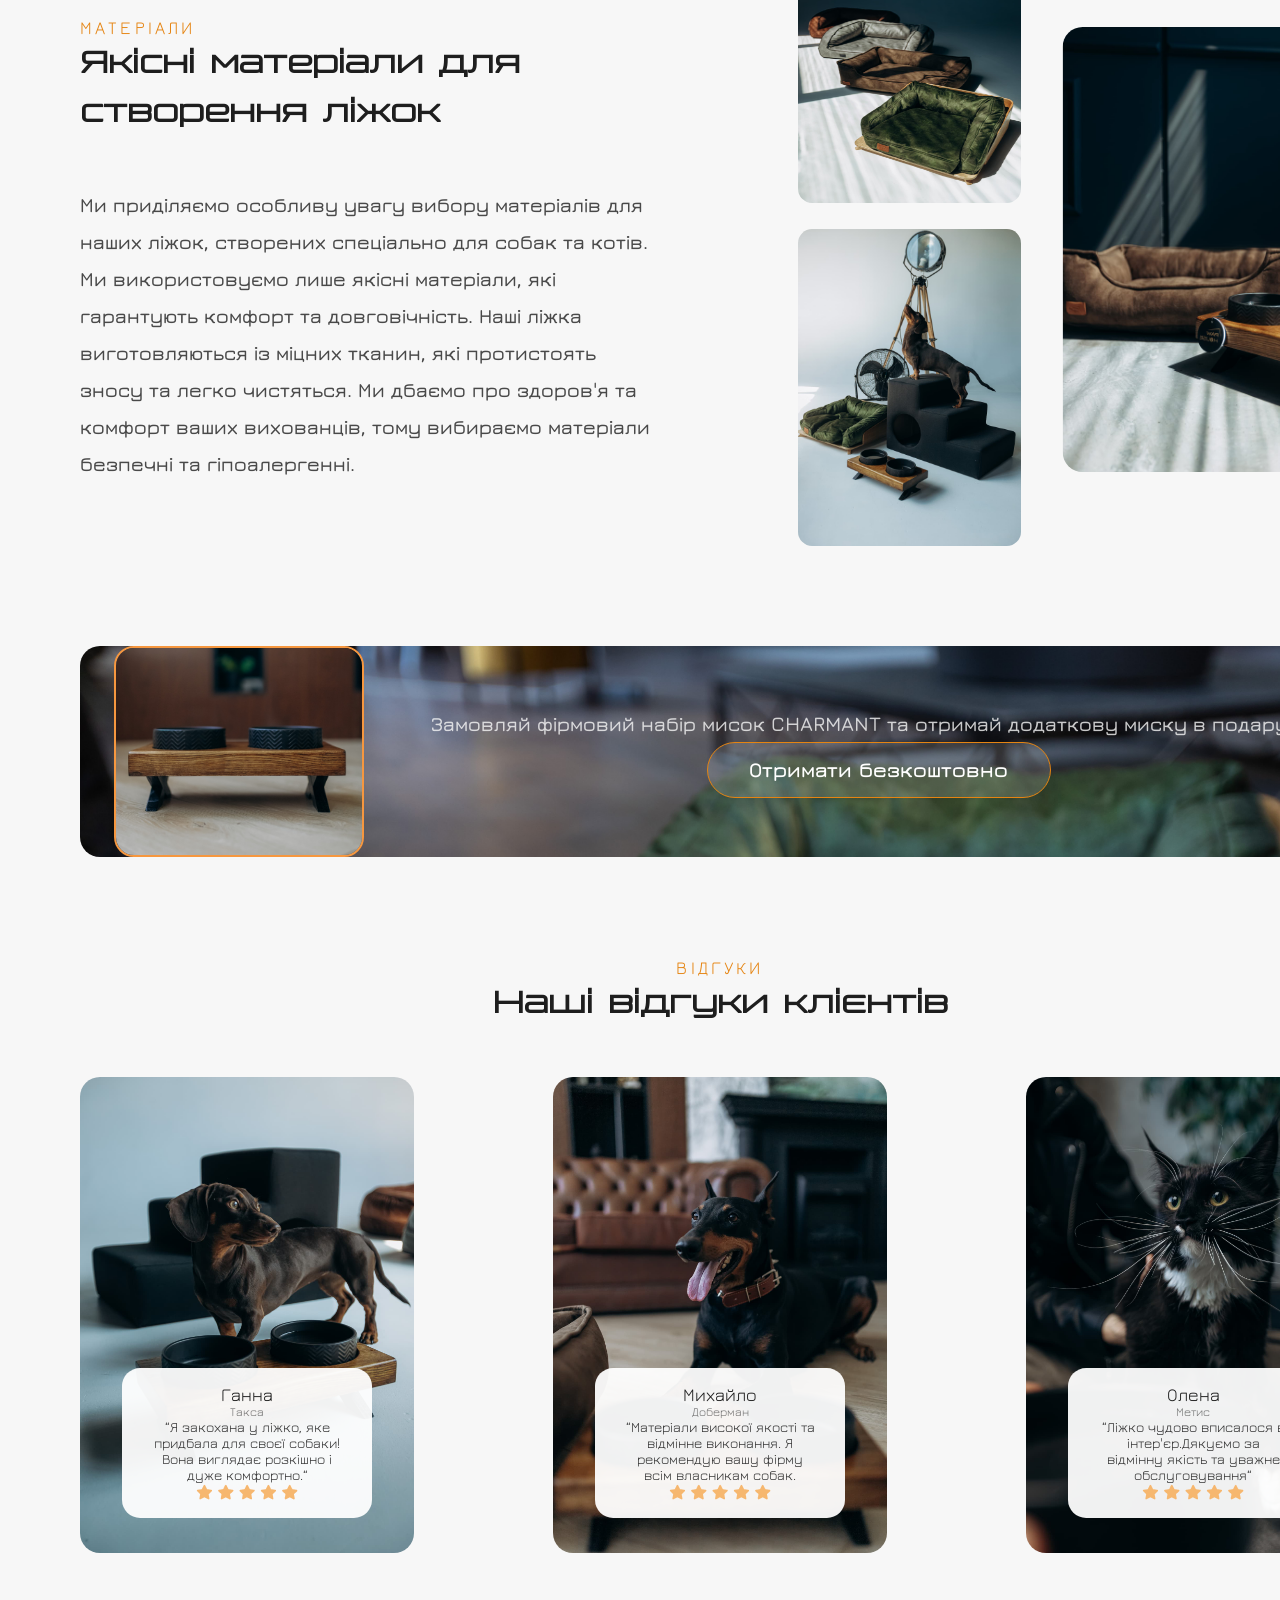
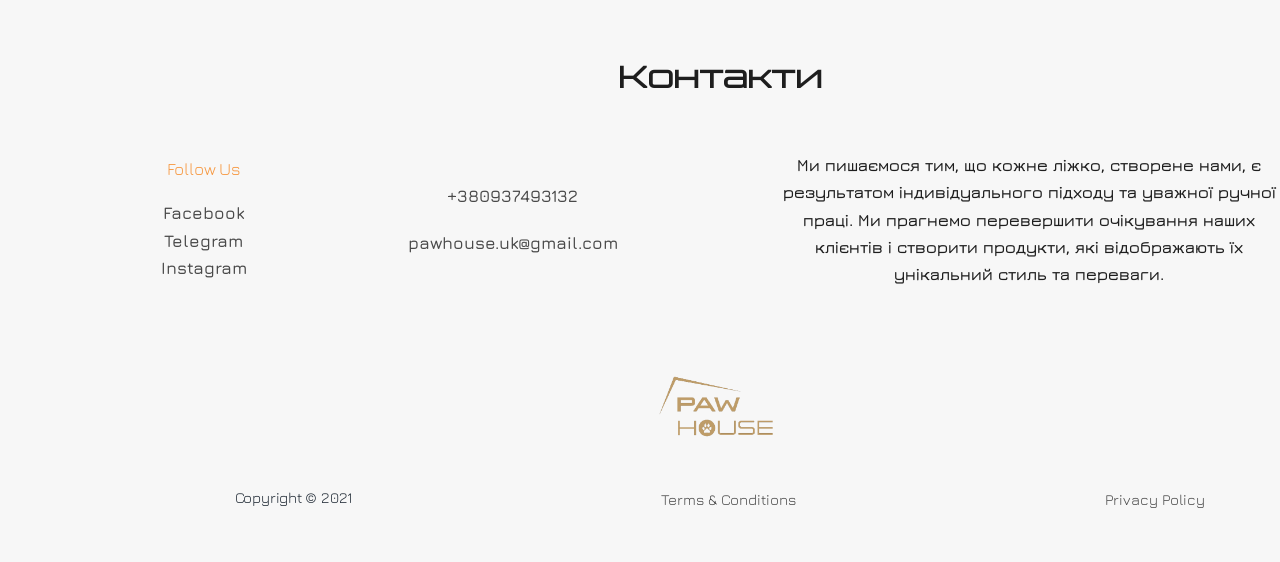
==== commit 8e6713c2: "add links href" ====
--- a/index.html
+++ b/index.html
@@ -379,24 +379,22 @@
               
                 
             
+             
             <ul class="footer-list">
-                <li> <p class="footer-title">Services</p>
-                </li>
-                <li><a href="" class="footer-link">Email Marketing</a></li>
-                <li><a href="" class="footer-link">Campaigns</a></li>
-                <li><a href="" class="footer-link">Branding</a></li>
+                <li><p class="footer-title">Follow Us</p></li>
+                <li><a href="https://www.facebook.com/profile.php?id=100093493604358" target="_blank" class="footer-link">Facebook</a></li>
+                <li><a href="https://web.telegram.org/k/#6236148825" target="_blank" class="footer-link">Telegram</a></li>
+                <li><a href="https://instagram.com/pawhouse_uk?igshid=YzcxN2Q2NzY0OA==" target="_blank" class="footer-link">Instagram</a></li>
             </ul>
             <ul class="footer-list">
-                <li><p class="footer-title">Furniture</p></li>
-                <li><a href="" class="footer-link">Beds</a></li>
-                <li><a href="" class="footer-link">Chair</a></li>
-                <li><a href="" class="footer-link">All</a></li>
-            </ul>
-            <ul class="footer-list">
-                <li><p class="footer-title">Follow Us</p></li>
-                <li><a href="" class="footer-link">Facebook</a></li>
-                <li><a href="" class="footer-link">Twitter</a></li>
-                <li><a href="" class="footer-link">Instagram</a></li>
+              <li class="column">
+                <a href="tel:+380937493132" class="footer-link">
+                  +380937493132
+                </a>
+                <a href="mailto:pawhouse.uk@gmail.com " class="footer-link">
+                  pawhouse.uk@gmail.com
+                </a>
+              </li>
             </ul>
             <p class="footer-desc">Ми пишаємося тим, що кожне ліжко, створене нами, є результатом індивідуального підходу та уважної ручної праці. Ми прагнемо перевершити очікування наших клієнтів і створити продукти, які відображають їх унікальний стиль та переваги.</p>
         </div>
@@ -426,12 +424,12 @@
           <label>Ім'я</label>
           <input name="entry.2005620554" type="text" />
 
-          <label>Телефон</label>
-          <input name="entry.1166974658" type="tel" required placeholder="+380XX XXX-XX-XX"/>
+          <label for="phone">Телефон</label>
+<input id="phone" name="entry.1166974658" type="tel" required placeholder="+380XX XXX-XX-XX"/>
           <label>Коментар</label>
           <input name="entry.839337160" type="comment"/>
 
-          <input type="submit" value="Відправити" />
+          <input id="submit" type="submit" value="Відправити" />
           <span class="close">Закрити</span>
 
     </form>
--- a/style.css
+++ b/style.css
@@ -1,37 +1,4 @@
-/* @font-face {
-  font-family: 'Gilroy-Bold';
-  font-style: normal;
-  font-weight: normal;
-  src: local('Gilroy-Bold'), url('Gilroy-Bold.woff') format('woff');
-}
-
-@font-face {
-  font-family: 'Gilroy-Heavy';
-  font-style: normal;
-  font-weight: normal;
-  src: local('Gilroy-Heavy'), url('Gilroy-Heavy.woff') format('woff');
-}
-
-@font-face {
-  font-family: 'Gilroy-Light';
-  font-style: normal;
-  font-weight: normal;
-  src: local('Gilroy-Light'), url('Gilroy-Light.woff') format('woff');
-}
-
-@font-face {
-  font-family: 'Gilroy-Medium';
-  font-style: normal;
-  font-weight: normal;
-  src: local('Gilroy-Medium'), url('Gilroy-Medium.woff') format('woff');
-}
-
-@font-face {
-  font-family: 'Gilroy-Regular';
-  font-style: normal;
-  font-weight: normal;
-  src: local('Gilroy-Regular'), url('Gilroy-Regular.woff') format('woff');
-} */
+
 
 @font-face {
   font-family: 'Bork';
@@ -881,7 +848,7 @@
 
 text-align: center;
 display: flex;
-justify-content:space-between;
+justify-content:space-around;
 align-items:center;
 }
 .footer-logo{
@@ -1197,3 +1164,14 @@
     
   box-shadow: inset 344px 0 0 0 #E58411;
   }
+  #submit:disabled {
+    background-color: #ccc; /* Цвет фона для неактивной кнопки */
+    color: #999; 
+    pointer-events: none;/* Цвет текста для неактивной кнопки */
+  }
+  
+  #phone:invalid::after {
+    content: "Введите номер в формате +380XX XXX-XX-XX";
+    color: red;
+    font-size: 12px;
+  }
